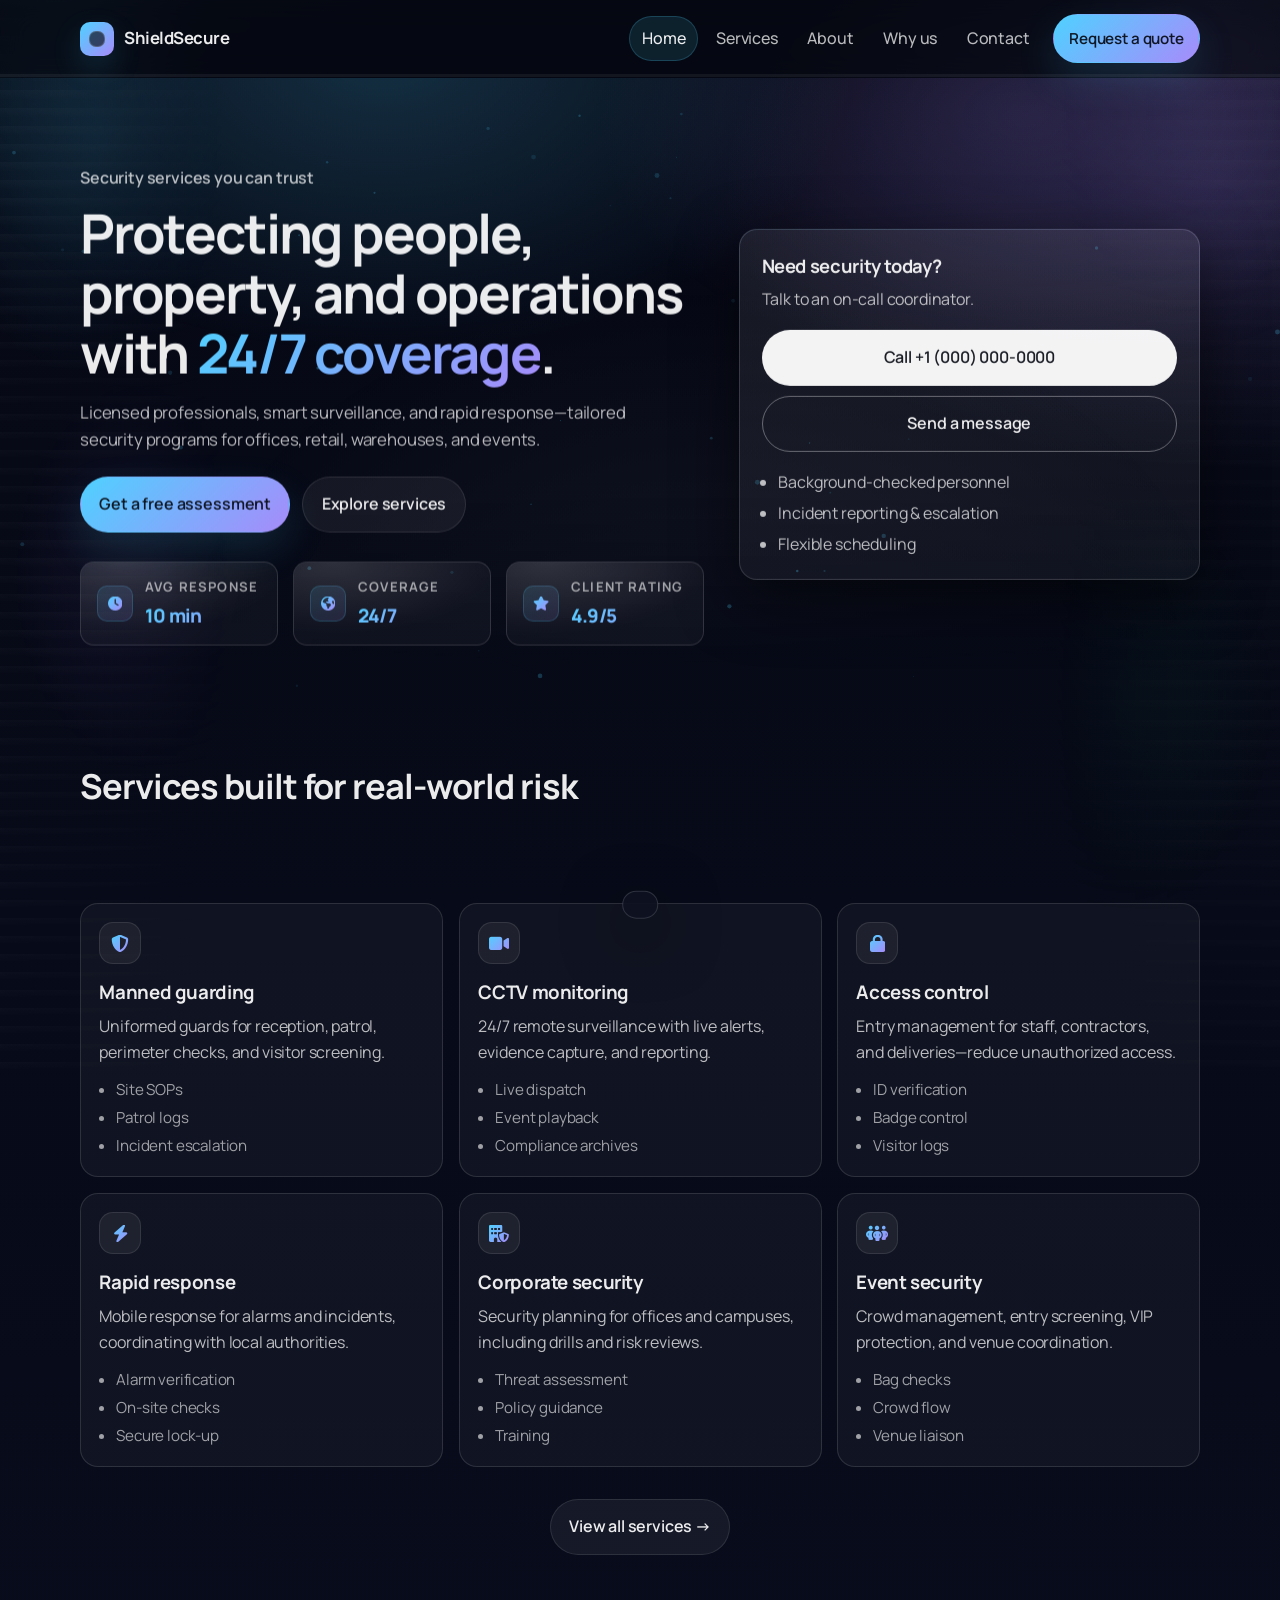
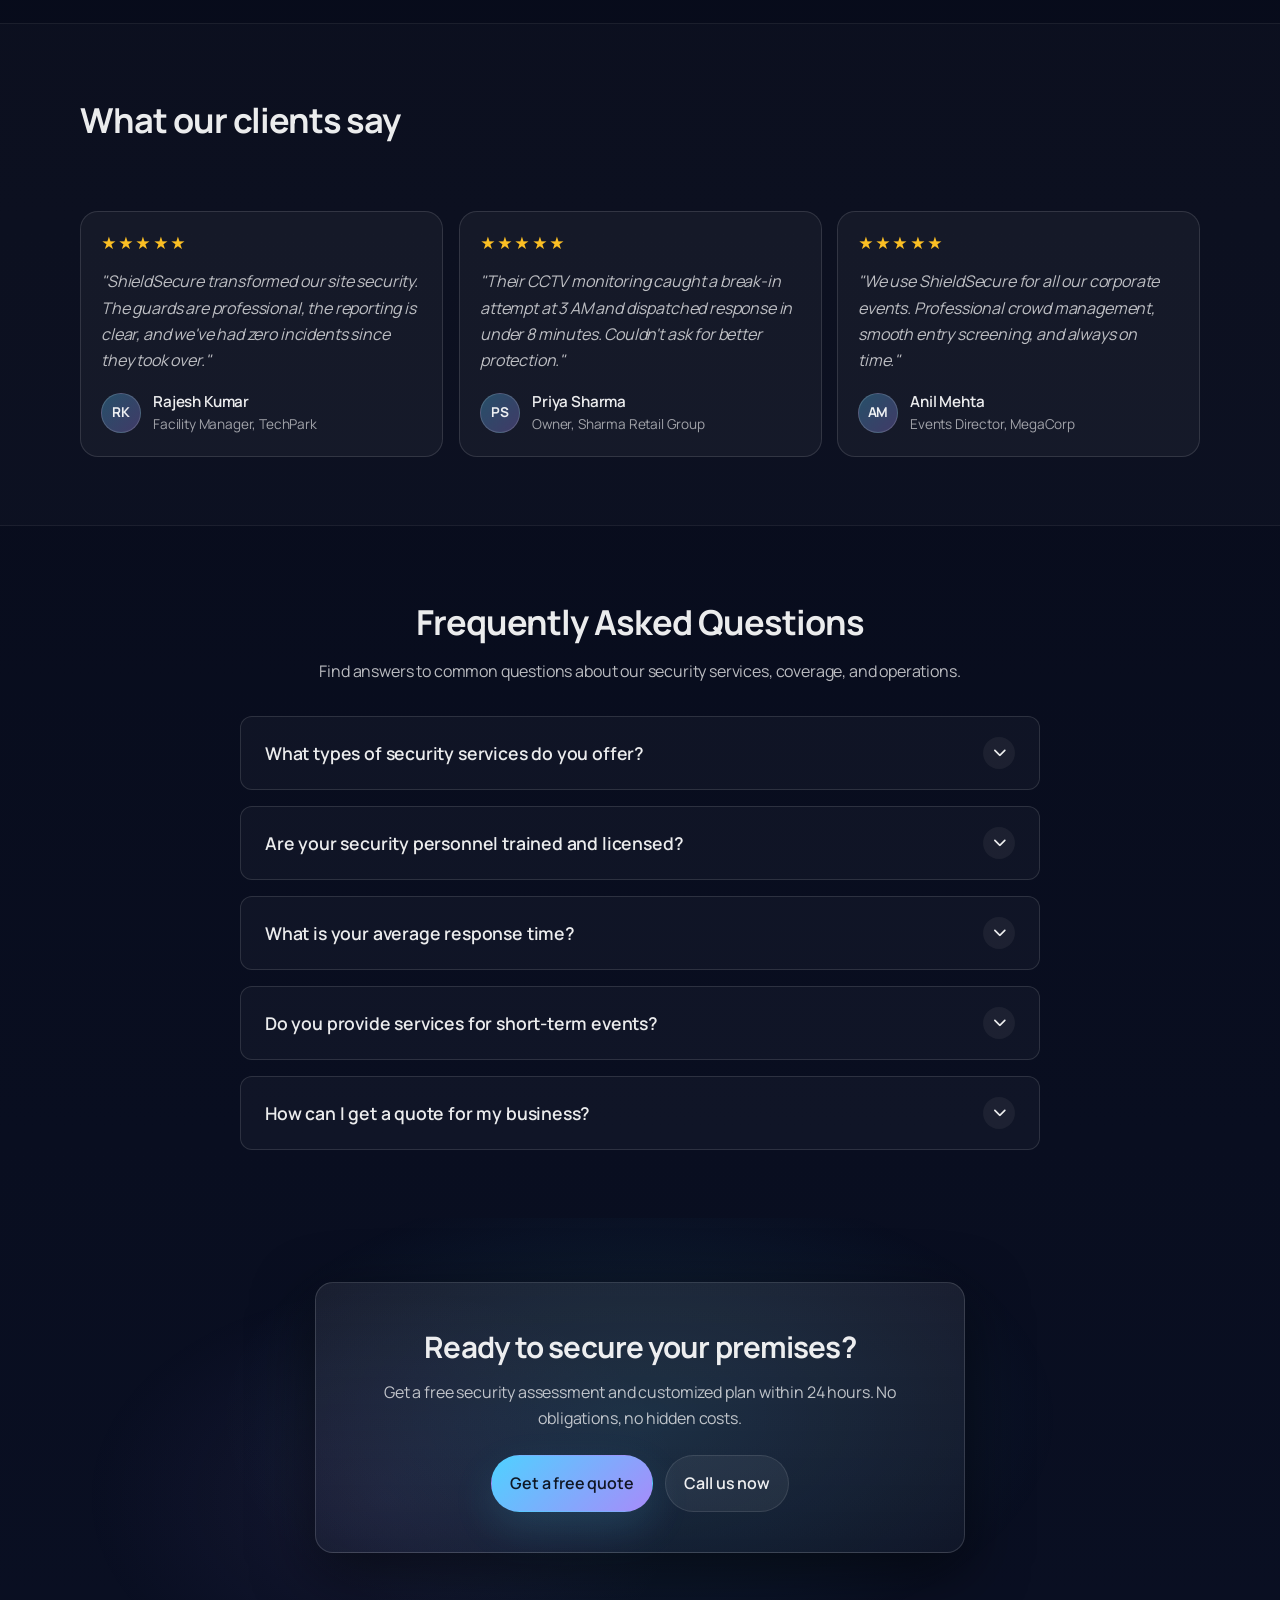
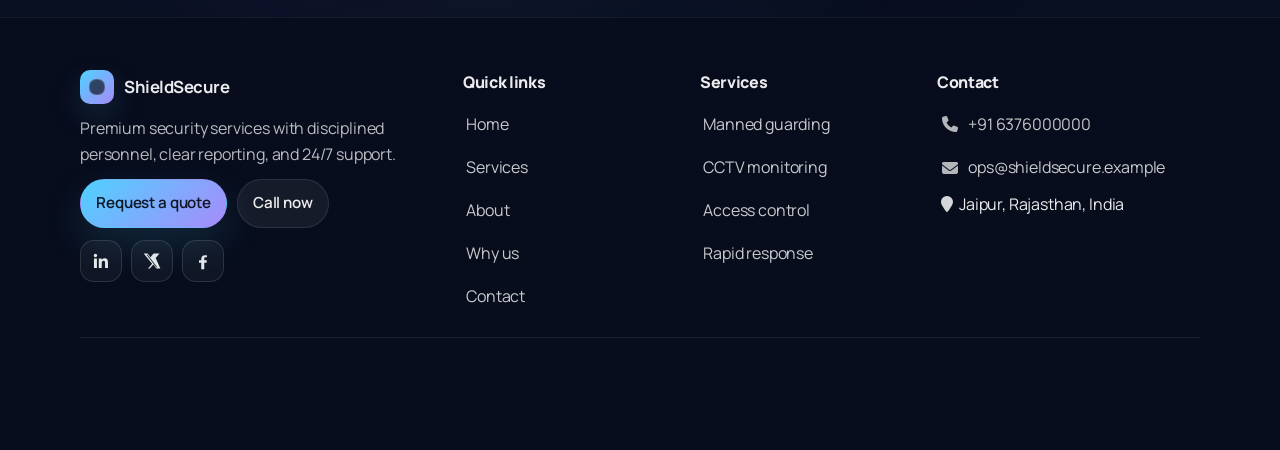
==== index.html @ af48d7d9 "Add files via upload" ====
<!doctype html>
<html lang="en">

<head>
  <meta charset="UTF-8" />
  <meta name="viewport" content="width=device-width, initial-scale=1" />
  <meta name="description"
    content="ShieldSecure provides modern security services: manned guarding, CCTV monitoring, access control, and rapid response." />
  <title>ShieldSecure Security Services</title>
  <link rel="preconnect" href="https://fonts.googleapis.com" />
  <link rel="preconnect" href="https://fonts.gstatic.com" crossorigin />
  <link rel="stylesheet" href="https://cdnjs.cloudflare.com/ajax/libs/font-awesome/6.5.1/css/all.min.css">
  <link
    href="https://fonts.googleapis.com/css2?family=Manrope:wght@400;500;600;700;800&family=Inter:wght@400;500;600;700&display=swap"
    rel="stylesheet" />
  <link rel="stylesheet" href="./style.css" />
</head>

<body>
  <a class="skip-link" href="#main">Skip to content</a>

  <!-- Shared header -->
  <div id="site-header"></div>

  <main id="main">
    <section id="top" class="hero">
      <div class="container hero-grid">
        <div class="hero-copy">
          <p class="eyebrow">Security services you can trust</p>
          <h1>
            Protecting people, property, and operations with
            <span class="accent">24/7 coverage</span>.
          </h1>
          <p class="lead">
            Licensed professionals, smart surveillance, and rapid response—tailored security
            programs for offices, retail, warehouses, and events.
          </p>
          <div class="hero-actions">
            <a class="btn btn-primary" href="contact.html">Get a free assessment</a>
            <a class="btn btn-ghost" href="services.html">Explore services</a>
          </div>

          <dl class="hero-stats" aria-label="Key stats">
            <div class="stat">
              <div class="stat-icon"><i class="fa-solid fa-clock"></i></div>
              <div>
                <dt>Avg response</dt>
                <dd>10 min</dd>
              </div>
            </div>
            <div class="stat">
              <div class="stat-icon"><i class="fa-solid fa-earth-americas"></i></div>
              <div>
                <dt>Coverage</dt>
                <dd>24/7</dd>
              </div>
            </div>
            <div class="stat">
              <div class="stat-icon"><i class="fa-solid fa-star"></i></div>
              <div>
                <dt>Client rating</dt>
                <dd>4.9/5</dd>
              </div>
            </div>
          </dl>
        </div>

        <div class="hero-card" aria-label="Quick contact">
          <div class="hero-card-inner">
            <p class="card-title">Need security today?</p>
            <p class="card-subtitle">Talk to an on-call coordinator.</p>
            <div class="card-actions">
              <a class="btn btn-light" href="tel:+10000000000">Call +1 (000) 000‑0000</a>
              <a class="btn btn-light-outline" href="contact.html">Send a message</a>
            </div>
            <ul class="card-points">
              <li>Background-checked personnel</li>
              <li>Incident reporting &amp; escalation</li>
              <li>Flexible scheduling</li>
            </ul>
          </div>
        </div>
      </div>

      <div class="hero-bg" aria-hidden="true"></div>
    </section>

    <section id="services" class="section">
      <div class="container">
        <div class="section-head">
          <h2>Services built for real-world risk</h2>
          <p>
            From visible deterrence to technology-backed monitoring, we design layered security that
            matches your site and budget.
          </p>
        </div>

        <div class="cards">
          <article class="card">
            <div class="card-icon" aria-hidden="true"><i class="fa-solid fa-shield-halved"></i></div>
            <h3>Manned guarding</h3>
            <p>Uniformed guards for reception, patrol, perimeter checks, and visitor screening.</p>
            <ul class="mini-list">
              <li>Site SOPs</li>
              <li>Patrol logs</li>
              <li>Incident escalation</li>
            </ul>
          </article>

          <article class="card">
            <div class="card-icon" aria-hidden="true"><i class="fa-solid fa-video"></i></div>
            <h3>CCTV monitoring</h3>
            <p>24/7 remote surveillance with live alerts, evidence capture, and reporting.</p>
            <ul class="mini-list">
              <li>Live dispatch</li>
              <li>Event playback</li>
              <li>Compliance archives</li>
            </ul>
          </article>

          <article class="card">
            <div class="card-icon" aria-hidden="true"><i class="fa-solid fa-lock"></i></div>
            <h3>Access control</h3>
            <p>Entry management for staff, contractors, and deliveries—reduce unauthorized access.</p>
            <ul class="mini-list">
              <li>ID verification</li>
              <li>Badge control</li>
              <li>Visitor logs</li>
            </ul>
          </article>

          <article class="card">
            <div class="card-icon" aria-hidden="true"><i class="fa-solid fa-bolt"></i></div>
            <h3>Rapid response</h3>
            <p>Mobile response for alarms and incidents, coordinating with local authorities.</p>
            <ul class="mini-list">
              <li>Alarm verification</li>
              <li>On-site checks</li>
              <li>Secure lock-up</li>
            </ul>
          </article>

          <article class="card">
            <div class="card-icon" aria-hidden="true"><i class="fa-solid fa-building-shield"></i></div>
            <h3>Corporate security</h3>
            <p>Security planning for offices and campuses, including drills and risk reviews.</p>
            <ul class="mini-list">
              <li>Threat assessment</li>
              <li>Policy guidance</li>
              <li>Training</li>
            </ul>
          </article>

          <article class="card">
            <div class="card-icon" aria-hidden="true"><i class="fa-solid fa-people-group"></i></div>
            <h3>Event security</h3>
            <p>Crowd management, entry screening, VIP protection, and venue coordination.</p>
            <ul class="mini-list">
              <li>Bag checks</li>
              <li>Crowd flow</li>
              <li>Venue liaison</li>
            </ul>
          </article>
        </div>

        <div style="text-align: center; margin-top: 2rem;">
          <a class="btn btn-ghost" href="services.html">View all services →</a>
        </div>
      </div>
    </section>

    <!-- Testimonials section -->
    <section id="testimonials" class="section section-alt">
      <div class="container">
        <div class="section-head">
          <h2>What our clients say</h2>
          <p>
            Trusted by offices, retail chains, warehouses, and event organizers across the region.
          </p>
        </div>

        <div class="testimonials-grid">
          <article class="testimonial">
            <div class="testimonial-stars" aria-label="5 stars">★★★★★</div>
            <p class="testimonial-text">
              "ShieldSecure transformed our site security. The guards are professional, the reporting
              is clear, and we've had zero incidents since they took over."
            </p>
            <div class="testimonial-author">
              <div class="testimonial-avatar">RK</div>
              <div>
                <p class="testimonial-name">Rajesh Kumar</p>
                <p class="testimonial-role">Facility Manager, TechPark</p>
              </div>
            </div>
          </article>

          <article class="testimonial">
            <div class="testimonial-stars" aria-label="5 stars">★★★★★</div>
            <p class="testimonial-text">
              "Their CCTV monitoring caught a break-in attempt at 3 AM and dispatched response in
              under 8 minutes. Couldn't ask for better protection."
            </p>
            <div class="testimonial-author">
              <div class="testimonial-avatar">PS</div>
              <div>
                <p class="testimonial-name">Priya Sharma</p>
                <p class="testimonial-role">Owner, Sharma Retail Group</p>
              </div>
            </div>
          </article>

          <article class="testimonial">
            <div class="testimonial-stars" aria-label="5 stars">★★★★★</div>
            <p class="testimonial-text">
              "We use ShieldSecure for all our corporate events. Professional crowd management,
              smooth entry screening, and always on time."
            </p>
            <div class="testimonial-author">
              <div class="testimonial-avatar">AM</div>
              <div>
                <p class="testimonial-name">Anil Mehta</p>
                <p class="testimonial-role">Events Director, MegaCorp</p>
              </div>
            </div>
          </article>
        </div>
      </div>
    </section>

    <!-- FAQ section -->
    <section id="faq" class="section">
      <div class="container faq-container">
        <div class="section-head text-center" style="max-width: 800px; margin-inline: auto; text-align: center;">
          <h2>Frequently Asked Questions</h2>
          <p>
            Find answers to common questions about our security services, coverage, and operations.
          </p>
        </div>

        <div class="faq-list">
          <article class="faq-item">
            <button class="faq-question" aria-expanded="false">
              <h3>What types of security services do you offer?</h3>
              <span class="faq-icon"><i class="fa-solid fa-chevron-down"></i></span>
            </button>
            <div class="faq-answer">
              <div class="faq-answer-inner">
                <p>We provide a comprehensive range of security solutions including manned guarding, 24/7 CCTV monitoring, access control, corporate security planning, rapid response, and specialized event security.</p>
              </div>
            </div>
          </article>

          <article class="faq-item">
            <button class="faq-question" aria-expanded="false">
              <h3>Are your security personnel trained and licensed?</h3>
              <span class="faq-icon"><i class="fa-solid fa-chevron-down"></i></span>
            </button>
            <div class="faq-answer">
              <div class="faq-answer-inner">
                <p>Yes, absolutely. All our site security operations are handled by highly trained, background-checked, and licensed professionals. We conduct regular drills and policy reviews to maintain top standards.</p>
              </div>
            </div>
          </article>

          <article class="faq-item">
            <button class="faq-question" aria-expanded="false">
              <h3>What is your average response time?</h3>
              <span class="faq-icon"><i class="fa-solid fa-chevron-down"></i></span>
            </button>
            <div class="faq-answer">
              <div class="faq-answer-inner">
                <p>Our rapid response units typically arrive on-site within 10 minutes of an alarm verification. Our 24/7 dispatch centers ensure immediate coordination with local authorities when necessary.</p>
              </div>
            </div>
          </article>

          <article class="faq-item">
            <button class="faq-question" aria-expanded="false">
              <h3>Do you provide services for short-term events?</h3>
              <span class="faq-icon"><i class="fa-solid fa-chevron-down"></i></span>
            </button>
            <div class="faq-answer">
              <div class="faq-answer-inner">
                <p>We offer dedicated event security for both short-term corporate events and long-term standing arrangements. This includes crowd management, VIP coverage, screening, and venue liaison.</p>
              </div>
            </div>
          </article>

          <article class="faq-item">
            <button class="faq-question" aria-expanded="false">
              <h3>How can I get a quote for my business?</h3>
              <span class="faq-icon"><i class="fa-solid fa-chevron-down"></i></span>
            </button>
            <div class="faq-answer">
              <div class="faq-answer-inner">
                <p>You can get a free, detailed assessment and customized security plan within 24 hours. Just reach out to us via our contact form or call our support line directly.</p>
              </div>
            </div>
          </article>
        </div>
      </div>
    </section>

    <!-- CTA banner -->
    <section class="cta-banner">
      <div class="container">
        <div class="cta-banner-inner">
          <h2>Ready to secure your premises?</h2>
          <p>
            Get a free security assessment and customized plan within 24 hours.
            No obligations, no hidden costs.
          </p>
          <div class="cta-banner-actions">
            <a class="btn btn-primary" href="contact.html">Get a free quote</a>
            <a class="btn btn-ghost" href="tel:+10000000000">Call us now</a>
          </div>
        </div>
      </div>
    </section>
  </main>

  <!-- Shared footer -->
  <div id="site-footer"></div>

  <!-- Shared toast -->
  <div id="site-toast"></div>

  <script src="./components.js"></script>
  <script>initPage("home");</script>
  <script src="./script.js"></script>
  <script src="./smooth-scroll.js"></script>
</body>

</html>
---- style.css ----
:root {
  --bg: #060814;
  --bg-2: #0a1024;
  --surface: rgba(255, 255, 255, 0.06);
  --surface-2: rgba(255, 255, 255, 0.08);
  --border: rgba(255, 255, 255, 0.12);
  --text: rgba(255, 255, 255, 0.92);
  --muted: rgba(255, 255, 255, 0.72);
  --muted-2: rgba(255, 255, 255, 0.6);
  --accent: #4fd1ff;
  --accent-2: #a78bfa;
  --accent-3: #22c55e;
  --danger: #ff5b7c;
  --shadow: 0 18px 60px rgba(0, 0, 0, 0.55);
  --shadow-soft: 0 10px 30px rgba(0, 0, 0, 0.35);
  --radius: 18px;
  --radius-sm: 12px;
  --container: 1120px;
}

*,
*::before,
*::after {
  box-sizing: border-box;
}

html {
  scroll-behavior: smooth;
  color-scheme: dark;
}

body {
  margin: 0;
  font-family: Manrope, Inter, system-ui, -apple-system, Segoe UI, Roboto, Arial, sans-serif;
  line-height: 1.6;
  letter-spacing: -0.01em;
  background:
    radial-gradient(1100px 700px at 10% -10%, rgba(79, 209, 255, 0.17), transparent 58%),
    radial-gradient(900px 520px at 95% 5%, rgba(167, 139, 250, 0.15), transparent 55%),
    radial-gradient(900px 600px at 40% 110%, rgba(34, 197, 94, 0.08), transparent 60%),
    linear-gradient(180deg, var(--bg) 0%, var(--bg-2) 100%);
  color: var(--text);
}

body {
  -webkit-font-smoothing: antialiased;
  -moz-osx-font-smoothing: grayscale;
  text-rendering: optimizeLegibility;
}

/* Side animations (premium ambient) */
body::before,
body::after {
  content: "";
  position: fixed;
  top: -20vh;
  bottom: -20vh;
  width: min(22vw, 340px);
  pointer-events: none;
  z-index: 0;
  opacity: 0.75;
  filter: blur(0px);
  transform: translate3d(0, 0, 0);
  animation: sideFloat 10s ease-in-out infinite;
}

body::before {
  left: 0;
  background:
    radial-gradient(260px 380px at 35% 25%, rgba(79, 209, 255, 0.22), transparent 65%),
    radial-gradient(220px 320px at 55% 60%, rgba(167, 139, 250, 0.18), transparent 65%),
    repeating-linear-gradient(to bottom,
      rgba(255, 255, 255, 0.03) 0px,
      rgba(255, 255, 255, 0.03) 1px,
      transparent 10px,
      transparent 18px);
  mask-image: linear-gradient(to right, rgba(0, 0, 0, 0.95), transparent 85%);
}

body::after {
  right: 0;
  animation-delay: -3.5s;
  background:
    radial-gradient(260px 380px at 65% 20%, rgba(167, 139, 250, 0.2), transparent 65%),
    radial-gradient(220px 320px at 45% 70%, rgba(34, 197, 94, 0.12), transparent 70%),
    repeating-linear-gradient(to bottom,
      rgba(255, 255, 255, 0.025) 0px,
      rgba(255, 255, 255, 0.025) 1px,
      transparent 12px,
      transparent 20px);
  mask-image: linear-gradient(to left, rgba(0, 0, 0, 0.95), transparent 85%);
}

@keyframes sideFloat {
  0% {
    transform: translate3d(0, 0, 0);
    opacity: 0.62;
    filter: blur(0px);
  }

  50% {
    transform: translate3d(0, 24px, 0);
    opacity: 0.9;
    filter: blur(0.4px);
  }

  100% {
    transform: translate3d(0, 0, 0);
    opacity: 0.68;
    filter: blur(0px);
  }
}

/* Keep content above side effects */
body>* {
  position: relative;
  z-index: 1;
}

* {
  -webkit-tap-highlight-color: transparent;
}

h1,
h2,
h3 {
  letter-spacing: -0.035em;
}

.brand-text,
.card-title,
.panel-title {
  letter-spacing: -0.03em;
}

img,
svg {
  max-width: 100%;
  display: block;
}

a {
  color: inherit;
  text-decoration: none;
}

.container {
  width: min(var(--container), calc(100% - 2rem));
  margin-inline: auto;
}

.skip-link {
  position: absolute;
  left: 0.75rem;
  top: 0.75rem;
  padding: 0.6rem 0.85rem;
  background: #0e1221;
  border: 1px solid var(--border);
  border-radius: 999px;
  transform: translateY(-200%);
  transition: transform 180ms ease;
  z-index: 9999;
}

.skip-link:focus {
  transform: translateY(0);
  outline: none;
}

/* Header */
.site-header {
  position: sticky;
  top: 0;
  z-index: 50;
  border-bottom: 1px solid transparent;
  backdrop-filter: blur(14px);
  background: rgba(7, 10, 18, 0.55);
}

.site-header.is-elevated {
  border-bottom-color: var(--border);
  box-shadow: var(--shadow-soft);
}

.header-inner {
  display: flex;
  align-items: center;
  justify-content: space-between;
  gap: 1rem;
  padding: 0.9rem 0;
}

.brand {
  display: inline-flex;
  align-items: center;
  gap: 0.65rem;
  font-weight: 700;
  letter-spacing: -0.02em;
}

.brand-mark {
  width: 34px;
  height: 34px;
  border-radius: 10px;
  background: linear-gradient(135deg, rgba(79, 209, 255, 1), rgba(167, 139, 250, 1));
  box-shadow: 0 12px 30px rgba(79, 209, 255, 0.15);
  position: relative;
}

.brand-mark::after {
  content: "";
  position: absolute;
  inset: 9px;
  border-radius: 7px;
  background: rgba(7, 10, 18, 0.65);
  border: 1px solid rgba(255, 255, 255, 0.18);
}

.brand-text {
  font-size: 1.05rem;
}

.nav-toggle {
  display: none;
  appearance: none;
  background: transparent;
  border: 1px solid var(--border);
  border-radius: 12px;
  padding: 0.55rem 0.6rem;
  cursor: pointer;
  color: var(--text);
}

.nav-toggle:focus-visible {
  outline: 2px solid rgba(79, 209, 255, 0.7);
  outline-offset: 2px;
}

.nav-toggle-bar {
  display: block;
  width: 22px;
  height: 2px;
  background: rgba(255, 255, 255, 0.88);
  border-radius: 999px;
  transition: transform 180ms ease, opacity 180ms ease;
}

.nav-toggle-bar+.nav-toggle-bar {
  margin-top: 5px;
}

.nav-toggle[aria-expanded="true"] .nav-toggle-bar:nth-child(1) {
  transform: translateY(7px) rotate(45deg);
}

.nav-toggle[aria-expanded="true"] .nav-toggle-bar:nth-child(2) {
  opacity: 0;
}

.nav-toggle[aria-expanded="true"] .nav-toggle-bar:nth-child(3) {
  transform: translateY(-7px) rotate(-45deg);
}

.nav-list {
  display: flex;
  align-items: center;
  gap: 0.35rem;
  list-style: none;
  padding: 0;
  margin: 0;
}

.nav-link {
  display: inline-flex;
  padding: 0.55rem 0.75rem;
  border-radius: 999px;
  color: var(--muted);
  font-weight: 500;
  transition: background 160ms ease, color 160ms ease, transform 160ms ease;
}

.nav-link:hover {
  color: var(--text);
  background: rgba(255, 255, 255, 0.06);
}

.nav-link.is-active {
  color: var(--text);
  background: rgba(79, 209, 255, 0.12);
  border: 1px solid rgba(79, 209, 255, 0.2);
}

.nav-cta {
  margin-left: 0.35rem;
}

/* Buttons */
.btn {
  display: inline-flex;
  align-items: center;
  justify-content: center;
  gap: 0.5rem;
  border-radius: 999px;
  padding: 0.9rem 1.15rem;
  border: 1px solid transparent;
  font-weight: 600;
  letter-spacing: -0.01em;
  cursor: pointer;
  position: relative;
  overflow: hidden;
  transition: transform 160ms ease, background 160ms ease, border-color 160ms ease,
    box-shadow 160ms ease, filter 160ms ease;
  user-select: none;
}

.btn:active {
  transform: translateY(1px);
}

.btn:focus-visible {
  outline: 2px solid rgba(79, 209, 255, 0.7);
  outline-offset: 2px;
}

.btn-primary {
  background: linear-gradient(135deg, rgba(79, 209, 255, 1), rgba(167, 139, 250, 1));
  color: rgba(7, 10, 18, 0.92);
  box-shadow: 0 16px 42px rgba(79, 209, 255, 0.14);
}

.btn-primary::after {
  content: "";
  position: absolute;
  inset: -2px;
  background: radial-gradient(240px 80px at 10% 30%, rgba(255, 255, 255, 0.55), transparent 65%);
  transform: translateX(-120%);
  transition: transform 520ms ease;
  pointer-events: none;
}

.btn-primary:hover::after {
  transform: translateX(120%);
}

.btn-primary:hover {
  box-shadow: 0 20px 62px rgba(167, 139, 250, 0.18);
  filter: saturate(1.05);
}

.btn-ghost {
  background: rgba(255, 255, 255, 0.06);
  border-color: rgba(255, 255, 255, 0.10);
  color: var(--text);
}

.btn-ghost:hover {
  background: rgba(255, 255, 255, 0.085);
  border-color: rgba(255, 255, 255, 0.14);
}

.btn-light {
  background: rgba(255, 255, 255, 0.95);
  color: rgba(7, 10, 18, 0.92);
}

.btn-light-outline {
  background: transparent;
  border-color: rgba(255, 255, 255, 0.35);
  color: rgba(255, 255, 255, 0.92);
}

.btn-sm {
  padding: 0.7rem 0.95rem;
  font-size: 0.95rem;
}

.btn-block {
  width: 100%;
}

/* Hero */
.hero {
  position: relative;
  padding: 5.25rem 0 3rem;
  overflow: hidden;
}

.hero-bg {
  position: absolute;
  inset: -2px;
  background: radial-gradient(820px 520px at 30% 0%, rgba(79, 209, 255, 0.2), transparent 58%),
    radial-gradient(740px 460px at 80% 10%, rgba(167, 139, 250, 0.15), transparent 58%),
    radial-gradient(900px 650px at 55% 100%, rgba(255, 255, 255, 0.05), transparent 60%);
  pointer-events: none;
  mask-image: linear-gradient(to bottom, black 0%, black 70%, transparent 100%);

}

.hero-grid {
  position: relative;
  z-index: 1;
  display: grid;
  grid-template-columns: 1.15fr 0.85fr;
  gap: 2.25rem;
  align-items: center;
}

.eyebrow {
  color: var(--muted);
  font-weight: 600;
  margin: 0 0 0.75rem;
}

.hero h1 {
  margin: 0 0 1rem;
  font-size: clamp(2.1rem, 3.4vw + 1rem, 3.4rem);
  line-height: 1.1;
  letter-spacing: -0.04em;
}

.accent {
  background: linear-gradient(135deg, rgba(79, 209, 255, 1), rgba(167, 139, 250, 1));
  -webkit-background-clip: text;
  background-clip: text;
  color: transparent;
}

.lead {
  margin: 0 0 1.5rem;
  color: var(--muted);
  font-size: 1.05rem;
  max-width: 58ch;
}

.hero-actions {
  display: flex;
  gap: 0.75rem;
  flex-wrap: wrap;
  margin-bottom: 1.75rem;
}

.hero-stats {
  display: grid;
  grid-template-columns: repeat(3, minmax(0, 1fr));
  gap: 0.95rem;
  margin: 0;
}

.stat {
  padding: 0.9rem 1rem;
  border: 1px solid rgba(255, 255, 255, 0.14);
  border-radius: 14px;
  background: rgba(255, 255, 255, 0.035);
  transition: transform 180ms ease, border-color 180ms ease, background 180ms ease, box-shadow 180ms ease;
  position: relative;
  overflow: hidden;
  display: flex;
  align-items: center;
  gap: 0.75rem;
}

.stat::before {
  content: "";
  position: absolute;
  inset: -1px;
  border-radius: 15px;
  background: linear-gradient(135deg,
      rgba(79, 209, 255, 0.7),
      rgba(167, 139, 250, 0.55));
  opacity: 0;
  transition: opacity 220ms ease;
  z-index: 0;
}

.stat::after {
  content: "";
  position: absolute;
  inset: 0;
  background: radial-gradient(280px 120px at 20% 0%, rgba(255, 255, 255, 0.14), transparent 60%);
  opacity: 0.9;
  z-index: 0;
}

.stat>* {
  position: relative;
  z-index: 1;
}

.stat:hover {
  transform: translateY(-2px);
  border-color: rgba(79, 209, 255, 0.28);
  background: rgba(255, 255, 255, 0.05);
  box-shadow: 0 18px 52px rgba(0, 0, 0, 0.35);
}

.stat:hover::before {
  opacity: 1;
}

.stat-icon {
  width: 36px;
  height: 36px;
  border-radius: 10px;
  display: grid;
  place-items: center;
  background: linear-gradient(135deg, rgba(79, 209, 255, 0.12), rgba(167, 139, 250, 0.12));
  border: 1px solid rgba(79, 209, 255, 0.18);
  font-size: 0.9rem;
  transition: transform 280ms ease, box-shadow 280ms ease;
}

.stat-icon i {
  background: linear-gradient(135deg, rgba(79, 209, 255, 1), rgba(167, 139, 250, 1));
  -webkit-background-clip: text;
  background-clip: text;
  -webkit-text-fill-color: transparent;
}

.stat:hover .stat-icon {
  transform: scale(1.1);
  box-shadow: 0 0 14px rgba(79, 209, 255, 0.15);
}

.stat dt {
  color: var(--muted-2);
  font-size: 0.82rem;
  margin: 0 0 0.15rem;
  text-transform: uppercase;
  letter-spacing: 0.09em;
  font-weight: 700;
}

.stat dd {
  margin: 0;
  font-weight: 900;
  letter-spacing: -0.04em;
  font-size: 1.18rem;
  background: linear-gradient(135deg, rgba(79, 209, 255, 1), rgba(167, 139, 250, 1));
  -webkit-background-clip: text;
  background-clip: text;
  color: transparent;
}

.hero-card {
  border-radius: var(--radius);
  border: 1px solid rgba(255, 255, 255, 0.14);
  background: linear-gradient(180deg, rgba(255, 255, 255, 0.08), rgba(255, 255, 255, 0.04));
  box-shadow: var(--shadow);
}

.hero-card {
  position: relative;
}

.hero-card::before {
  content: "";
  position: absolute;
  inset: -1px;
  border-radius: calc(var(--radius) + 1px);
  background: radial-gradient(420px 220px at 30% 0%, rgba(79, 209, 255, 0.14), transparent 65%),
    radial-gradient(420px 220px at 90% 10%, rgba(167, 139, 250, 0.12), transparent 68%);
  pointer-events: none;
  opacity: 0.9;
  filter: blur(0px);
  mask: linear-gradient(#000, #000) content-box, linear-gradient(#000, #000);
  -webkit-mask-composite: xor;
  mask-composite: exclude;
  padding: 1px;
}

.hero-card-inner {
  padding: 1.35rem;
}

.card-title {
  margin: 0;
  font-weight: 700;
  font-size: 1.15rem;
  letter-spacing: -0.02em;
}

.card-subtitle {
  margin: 0.35rem 0 1.1rem;
  color: var(--muted);
}

.card-actions {
  display: grid;
  gap: 0.6rem;
  margin-bottom: 1.1rem;
}

.card-points {
  margin: 0;
  padding-left: 1.05rem;
  color: var(--muted);
}

.card-points li+li {
  margin-top: 0.35rem;
}

/* Sections */
.section {
  padding: 4.25rem 0;
}

.section-alt {
  background: rgba(255, 255, 255, 0.02);
  border-top: 1px solid rgba(255, 255, 255, 0.06);
  border-bottom: 1px solid rgba(255, 255, 255, 0.06);
}

.section-head {
  max-width: 70ch;
  margin-bottom: 1.8rem;
}

.section-head h2 {
  margin: 0 0 0.6rem;
  font-size: clamp(1.55rem, 1.7vw + 1rem, 2.15rem);
  letter-spacing: -0.03em;
}

.section-head p {
  margin: 0;
  color: var(--muted);
}

.cards {
  display: grid;
  grid-template-columns: repeat(3, minmax(0, 1fr));
  gap: 1rem;
}

.card {
  border: 1px solid rgba(255, 255, 255, 0.12);
  border-radius: var(--radius);
  padding: 1.15rem 1.15rem 1.1rem;
  background: rgba(255, 255, 255, 0.04);
  transition: transform 180ms ease, border-color 180ms ease, background 180ms ease;
}

.card:hover {
  transform: translateY(-3px);
  border-color: rgba(79, 209, 255, 0.25);
  background: rgba(255, 255, 255, 0.055);
}

.card:active {
  transform: translateY(-1px);
}

.card-icon {
  width: 42px;
  height: 42px;
  border-radius: 14px;
  display: grid;
  place-items: center;
  background: rgba(255, 255, 255, 0.06);
  border: 1px solid rgba(255, 255, 255, 0.10);
  margin-bottom: 0.85rem;
  font-size: 1.1rem;
  color: var(--accent);
}

.card-icon i {
  background: linear-gradient(135deg, rgba(79, 209, 255, 1), rgba(167, 139, 250, 1));
  -webkit-background-clip: text;
  background-clip: text;
  -webkit-text-fill-color: transparent;
}

.card-icon-inline {
  background: linear-gradient(135deg, rgba(79, 209, 255, 1), rgba(167, 139, 250, 1));
  -webkit-background-clip: text;
  background-clip: text;
  -webkit-text-fill-color: transparent;
  margin-right: 0.15em;
  font-size: 0.9em;
}

.card h3 {
  margin: 0 0 0.4rem;
  letter-spacing: -0.02em;
}

.card p {
  margin: 0 0 0.75rem;
  color: var(--muted);
}

.mini-list {
  margin: 0;
  padding-left: 1.05rem;
  color: var(--muted-2);
  font-size: 0.95rem;
}

.mini-list li+li {
  margin-top: 0.25rem;
}

/* Why us split */
.split {
  display: grid;
  grid-template-columns: 1.05fr 0.95fr;
  gap: 1.25rem;
  align-items: start;
}

/* About */
.about-grid {
  display: grid;
  grid-template-columns: 1.05fr 0.95fr;
  gap: 1.25rem;
  align-items: start;
}

.about-cards {
  display: grid;
  grid-template-columns: repeat(2, minmax(0, 1fr));
  gap: 0.85rem;
  margin-top: 1.1rem;
}

.about-card {
  border-radius: var(--radius);
  border: 1px solid rgba(255, 255, 255, 0.12);
  background: rgba(255, 255, 255, 0.04);
  padding: 0.95rem;
  transition: transform 180ms ease, border-color 180ms ease, background 180ms ease;
}

.about-card:hover {
  transform: translateY(-2px);
  border-color: rgba(79, 209, 255, 0.22);
  background: rgba(255, 255, 255, 0.055);
}

.about-k {
  margin: 0 0 0.35rem;
  color: var(--muted-2);
  font-weight: 800;
  letter-spacing: -0.01em;
}

.about-v {
  margin: 0;
  color: var(--muted);
}

.about-bullets {
  margin: 1.1rem 0 0;
  padding-left: 1.05rem;
  color: var(--muted);
}

.about-bullets li+li {
  margin-top: 0.35rem;
}

.about-visual {
  border-radius: var(--radius);
  border: 1px solid rgba(255, 255, 255, 0.14);
  background: linear-gradient(180deg, rgba(255, 255, 255, 0.08), rgba(255, 255, 255, 0.04));
  padding: 1.25rem;
  box-shadow: var(--shadow);
  position: relative;
  overflow: hidden;
}

.about-visual::before {
  content: "";
  position: absolute;
  inset: -2px;
  background: radial-gradient(520px 260px at 20% 10%, rgba(79, 209, 255, 0.14), transparent 60%),
    radial-gradient(520px 260px at 90% 0%, rgba(167, 139, 250, 0.12), transparent 62%);
  pointer-events: none;
  opacity: 0.9;
}

.about-visual>* {
  position: relative;
  z-index: 1;
}

.about-image {
  width: 100%;
  height: 320px;
  margin-top: 0.9rem;
  object-fit: cover;
  border-radius: calc(var(--radius) - 6px);
  border: 1px solid rgba(255, 255, 255, 0.12);
}

.about-metrics {
  margin-top: 1rem;
  display: grid;
  grid-template-columns: repeat(4, minmax(0, 1fr));
  gap: 0.85rem;
}

.metric {
  padding: 1.35rem 1rem;
  border-radius: var(--radius);
  border: 1px solid rgba(255, 255, 255, 0.10);
  background: linear-gradient(180deg, rgba(255, 255, 255, 0.06), rgba(255, 255, 255, 0.02));
  text-align: center;
  position: relative;
  overflow: hidden;
  transition: transform 280ms cubic-bezier(0.2, 0.9, 0.2, 1),
    border-color 280ms ease,
    box-shadow 280ms ease;
}

.metric::before {
  content: "";
  position: absolute;
  inset: 0;
  background: radial-gradient(180px 120px at 50% 0%, rgba(79, 209, 255, 0.08), transparent 65%);
  opacity: 0;
  transition: opacity 320ms ease;
  pointer-events: none;
}

.metric:hover {
  transform: translateY(-4px) scale(1.02);
  border-color: rgba(79, 209, 255, 0.3);
  box-shadow: 0 16px 48px rgba(0, 0, 0, 0.35),
    0 0 20px rgba(79, 209, 255, 0.06);
}

.metric:hover::before {
  opacity: 1;
}

.metric-icon {
  width: 44px;
  height: 44px;
  border-radius: 14px;
  display: grid;
  place-items: center;
  margin: 0 auto 0.85rem;
  background: linear-gradient(135deg, rgba(79, 209, 255, 0.12), rgba(167, 139, 250, 0.12));
  border: 1px solid rgba(79, 209, 255, 0.18);
  font-size: 1rem;
  transition: transform 280ms ease, box-shadow 280ms ease;
}

.metric-icon i {
  background: linear-gradient(135deg, rgba(79, 209, 255, 1), rgba(167, 139, 250, 1));
  -webkit-background-clip: text;
  background-clip: text;
  -webkit-text-fill-color: transparent;
}

.metric:hover .metric-icon {
  transform: scale(1.1);
  box-shadow: 0 0 18px rgba(79, 209, 255, 0.15);
}

.metric-n {
  margin: 0 0 0.3rem;
  font-size: 1.65rem;
  font-weight: 800;
  letter-spacing: -0.04em;
  background: linear-gradient(135deg, rgba(79, 209, 255, 1), rgba(167, 139, 250, 1));
  -webkit-background-clip: text;
  background-clip: text;
  color: transparent;
}

.metric-l {
  margin: 0;
  color: var(--muted-2);
  font-size: 0.88rem;
  font-weight: 600;
  letter-spacing: 0.02em;
  text-transform: uppercase;
}

.checks {
  margin-top: 1.25rem;
  display: grid;
  gap: 0.9rem;
}

.check {
  display: grid;
  grid-template-columns: 24px 1fr;
  gap: 0.75rem;
  padding: 0.95rem;
  border-radius: var(--radius);
  border: 1px solid rgba(255, 255, 255, 0.12);
  background: rgba(255, 255, 255, 0.04);
}

.check h3 {
  margin: 0 0 0.25rem;
  font-size: 1.02rem;
}

.check p {
  margin: 0;
  color: var(--muted);
}

.check-mark {
  width: 24px;
  height: 24px;
  border-radius: 999px;
  display: grid;
  place-items: center;
  background: rgba(79, 209, 255, 0.14);
  border: 1px solid rgba(79, 209, 255, 0.25);
  color: rgba(255, 255, 255, 0.92);
  margin-top: 0.1rem;
}

.panel {
  border-radius: var(--radius);
  border: 1px solid rgba(255, 255, 255, 0.14);
  background: linear-gradient(180deg, rgba(255, 255, 255, 0.08), rgba(255, 255, 255, 0.04));
  padding: 1.25rem;
  box-shadow: var(--shadow);
  margin-top: 126px;
}

.panel-title {
  margin: 0;
  font-weight: 700;
  letter-spacing: -0.02em;
}

.panel-subtitle {
  margin: 0.35rem 0 1rem;
  color: var(--muted);
}

.panel-grid {
  display: grid;
  grid-template-columns: repeat(2, minmax(0, 1fr));
  gap: 0.75rem;
  margin: 0 0 1.1rem;
}

.panel-item {
  padding: 0.85rem;
  border-radius: 14px;
  border: 1px solid rgba(255, 255, 255, 0.12);
  background: rgba(255, 255, 255, 0.04);
}

.panel-k {
  margin: 0 0 0.35rem;
  color: var(--muted-2);
  font-size: 0.9rem;
}

.panel-v {
  margin: 0;
  font-weight: 600;
  letter-spacing: -0.01em;
}

/* Contact */
.contact-grid {
  display: grid;
  grid-template-columns: 0.95fr 1.05fr;
  gap: 1rem;
  align-items: start;
}

.form {
  border-radius: var(--radius);
  border: 1px solid rgba(255, 255, 255, 0.12);
  background: rgba(255, 255, 255, 0.04);
  padding: 3.85rem 1.25rem;
}

.field-grid {
  display: grid;
  grid-template-columns: repeat(2, minmax(0, 1fr));
  gap: 0.6rem;
}

.field {
  display: grid;
  gap: 0.2rem;
  margin-bottom: 0.45rem;
  align-content: start;
}

label {
  font-weight: 600;
  letter-spacing: -0.01em;
  color: rgba(255, 255, 255, 0.86);
  margin-left: 15px;
}

input,
select,
textarea {
  width: 100%;
  height: 40px;
  border-radius: 14px;
  border: 1px solid rgba(255, 255, 255, 0.12);
  background: rgba(7, 10, 18, 0.55);
  color: var(--text);
  padding: 0.55rem 0.9rem;
  font: inherit;
  transition: border-color 140ms ease, box-shadow 140ms ease, background 140ms ease;
}

textarea {
  resize: vertical;
  min-height: 56px;
}

input::placeholder,
textarea::placeholder {
  color: rgba(255, 255, 255, 0.45);
}

input:focus,
select:focus,
textarea:focus {
  outline: none;
  border-color: rgba(79, 209, 255, 0.5);
  box-shadow: 0 0 0 3px rgba(79, 209, 255, 0.14);
}

.help {
  margin: 0;
  min-height: 0;
  color: rgba(255, 255, 255, 0.68);
  font-size: 0.92rem;
}

.help.is-error {
  color: rgba(255, 91, 124, 0.95);
}

.field.is-invalid input,
.field.is-invalid select,
.field.is-invalid textarea {
  border-color: rgba(255, 91, 124, 0.55);
  box-shadow: 0 0 0 3px rgba(255, 91, 124, 0.14);
}

.form-actions {
  display: grid;
  gap: 0.65rem;
  align-items: start;
  margin-top: 0.25rem;
}

.fineprint {
  margin: 0;
  color: var(--muted-2);
  font-size: 0.92rem;
}

.contact-card {
  border-radius: var(--radius);
  border: 1px solid rgba(255, 255, 255, 0.14);
  background: linear-gradient(180deg, rgba(255, 255, 255, 0.08), rgba(255, 255, 255, 0.04));
  box-shadow: var(--shadow);
}

.contact-card-inner {
  padding: 2.5rem 1.25rem;
}

.contact-card h3 {
  margin: 0 0 0.5rem;
  letter-spacing: -0.02em;
}

.muted {
  color: var(--muted);
}

.small {
  font-size: 0.95rem;
}

.contact-lines {
  display: grid;
  gap: 0.5rem;
  margin-top: 1rem;
}

.contact-line {
  display: grid;
  grid-template-columns: 90px 1fr;
  gap: 0.75rem;
  padding: 0.85rem;
  border-radius: 14px;
  border: 1px solid rgba(255, 255, 255, 0.12);
  background: rgba(255, 255, 255, 0.04);
}

.contact-k {
  color: var(--muted-2);
  font-weight: 600;
}

.contact-v {
  font-weight: 600;
  letter-spacing: -0.01em;
}

.divider {
  height: 1px;
  background: rgba(255, 255, 255, 0.12);
  margin: 1rem 0;
}

/* Footer */
.footer {
  padding: 3.25rem 0 2.25rem;
  border-top: 1px solid rgba(255, 255, 255, 0.06);
  background: rgba(7, 10, 18, 0.35);
}

.footer-top {
  display: grid;
  grid-template-columns: 1.25fr 0.75fr 0.75fr 0.9fr;
  gap: 1.15rem;
  padding-bottom: 1.35rem;
  border-bottom: 1px solid rgba(255, 255, 255, 0.08);
}

.footer-brand {
  display: grid;
  gap: 0.75rem;
  align-content: start;
}

.footer-brand-link {
  width: fit-content;
}

.footer-about {
  margin: 0;
  max-width: 52ch;
}

.footer-cta {
  display: flex;
  gap: 0.6rem;
  flex-wrap: wrap;
}

.footer-title {
  margin: 0 0 0.65rem;
  font-weight: 800;
  letter-spacing: -0.02em;
}

.footer-col {
  align-content: start;
}

.footer-links {
  list-style: none;
  padding: 0;
  margin: 0;
  display: grid;
  gap: 0.4rem;
}

.footer-links a {
  color: rgba(255, 255, 255, 0.78);
  display: inline-flex;
  align-items: center;
  gap: 0.55rem;
  padding: 0.35rem 0.2rem;
  border-radius: 10px;
  transition: background 160ms ease, color 160ms ease, transform 160ms ease;
}

.footer-links a:hover {
  color: rgba(255, 255, 255, 0.92);
  background: rgba(255, 255, 255, 0.05);
  transform: translateY(-1px);
}

.footer-link-icon {
  width: 1.2em;
  display: inline-grid;
  place-items: center;
  opacity: 0.9;
}

.social {
  display: flex;
  gap: 0.55rem;
  align-items: center;
}

.icon-btn {
  width: 42px;
  height: 42px;
  border-radius: 14px;
  display: grid;
  place-items: center;
  border: 1px solid rgba(255, 255, 255, 0.12);
  background: rgba(255, 255, 255, 0.04);
  color: rgba(255, 255, 255, 0.9);
  transition: transform 160ms ease, border-color 160ms ease, background 160ms ease;
}

.icon-btn:hover {
  transform: translateY(-2px);
  border-color: rgba(79, 209, 255, 0.25);
  background: rgba(255, 255, 255, 0.06);
}

.icon-btn svg {
  width: 20px;
  height: 20px;
}

.footer-bottom {
  display: flex;
  gap: 0.85rem;
  align-items: center;
  justify-content: space-between;
  flex-wrap: wrap;
  padding-top: 1.15rem;
}

.footer-note {
  margin: 0;
  color: rgba(255, 255, 255, 0.6);
}

/* Toast */
.toast {
  position: fixed;
  left: 50%;
  bottom: 1.25rem;
  transform: translateX(-50%) translateY(140%);
  background: rgba(14, 18, 33, 0.92);
  border: 1px solid rgba(255, 255, 255, 0.14);
  box-shadow: 0 18px 60px rgba(0, 0, 0, 0.6);
  border-radius: 999px;
  padding: 0.8rem 1.05rem;
  color: rgba(255, 255, 255, 0.92);
  transition: transform 200ms ease;
  z-index: 9999;
  max-width: calc(100% - 2rem);
  text-align: center;
}

.toast.is-visible {
  transform: translateX(-50%) translateY(0);
}

/* Page header (inner pages) */
.page-header {
  padding: 7rem 0 3rem;
  text-align: center;
  position: relative;
  overflow: hidden;
}

.page-header::before {
  content: "";
  position: absolute;
  inset: 0;
  background:
    radial-gradient(600px 350px at 50% 0%, rgba(79, 209, 255, 0.14), transparent 65%),
    radial-gradient(500px 300px at 30% 80%, rgba(167, 139, 250, 0.1), transparent 65%);
  pointer-events: none;
}

.page-header > * {
  position: relative;
  z-index: 1;
}

.page-header h1 {
  margin: 0 0 0.6rem;
  font-size: clamp(1.75rem, 2.5vw + 1rem, 2.65rem);
  letter-spacing: -0.03em;
}

.page-header p {
  margin: 0 auto;
  max-width: 60ch;
  color: var(--muted);
  font-size: 1.05rem;
}

.breadcrumb {
  display: flex;
  align-items: center;
  justify-content: center;
  gap: 0.5rem;
  margin-bottom: 1.25rem;
  color: var(--muted-2);
  font-size: 0.92rem;
}

.breadcrumb a {
  color: var(--accent);
  font-weight: 500;
}

.breadcrumb a:hover {
  text-decoration: underline;
}

.breadcrumb-sep {
  opacity: 0.5;
}

/* Testimonials */
.testimonials-grid {
  display: grid;
  grid-template-columns: repeat(3, minmax(0, 1fr));
  gap: 1rem;
}

.testimonial {
  border: 1px solid rgba(255, 255, 255, 0.12);
  border-radius: var(--radius);
  padding: 1.25rem;
  background: rgba(255, 255, 255, 0.04);
  transition: transform 180ms ease, border-color 180ms ease, background 180ms ease;
  display: flex;
  flex-direction: column;
}

.testimonial:hover {
  transform: translateY(-3px);
  border-color: rgba(79, 209, 255, 0.25);
  background: rgba(255, 255, 255, 0.055);
}

.testimonial-stars {
  color: #fbbf24;
  font-size: 0.95rem;
  letter-spacing: 0.08em;
  margin-bottom: 0.75rem;
}

.testimonial-text {
  margin: 0 0 1rem;
  color: var(--muted);
  font-style: italic;
  line-height: 1.65;
  flex: 1;
}

.testimonial-author {
  display: flex;
  align-items: center;
  gap: 0.75rem;
}

.testimonial-avatar {
  width: 40px;
  height: 40px;
  border-radius: 999px;
  background: linear-gradient(135deg, rgba(79, 209, 255, 0.3), rgba(167, 139, 250, 0.3));
  display: grid;
  place-items: center;
  font-weight: 700;
  font-size: 0.85rem;
  color: var(--text);
  border: 1px solid rgba(255, 255, 255, 0.15);
}

.testimonial-name {
  margin: 0;
  font-weight: 600;
  font-size: 0.95rem;
  letter-spacing: -0.01em;
}

.testimonial-role {
  margin: 0;
  color: var(--muted-2);
  font-size: 0.85rem;
}

/* CTA banner */
.cta-banner {
  padding: 4rem 0;
  text-align: center;
  position: relative;
  overflow: hidden;
}

.cta-banner::before {
  content: "";
  position: absolute;
  inset: 0;
  background:
    radial-gradient(700px 400px at 50% 50%, rgba(79, 209, 255, 0.12), transparent 60%),
    radial-gradient(500px 350px at 30% 70%, rgba(167, 139, 250, 0.08), transparent 60%);
  pointer-events: none;
}

.cta-banner > * {
  position: relative;
  z-index: 1;
}

.cta-banner-inner {
  max-width: 650px;
  margin: 0 auto;
  border: 1px solid rgba(255, 255, 255, 0.14);
  border-radius: var(--radius);
  background: linear-gradient(180deg, rgba(255, 255, 255, 0.07), rgba(255, 255, 255, 0.03));
  padding: 2.5rem 2rem;
  box-shadow: var(--shadow);
}

.cta-banner h2 {
  margin: 0 0 0.6rem;
  font-size: clamp(1.35rem, 1.5vw + 0.8rem, 1.85rem);
  letter-spacing: -0.03em;
}

.cta-banner p {
  margin: 0 0 1.5rem;
  color: var(--muted);
}

.cta-banner-actions {
  display: flex;
  gap: 0.75rem;
  justify-content: center;
  flex-wrap: wrap;
}

/* Service detail sections */
.service-detail {
  display: grid;
  grid-template-columns: 1fr 1fr;
  gap: 2rem;
  align-items: center;
  padding: 2rem 0;
  border-bottom: 1px solid rgba(255, 255, 255, 0.06);
}

.service-detail:last-child {
  border-bottom: none;
}

.service-detail.reverse {
  direction: rtl;
}

.service-detail.reverse > * {
  direction: ltr;
}

.service-detail-img {
  width: 100%;
  height: 280px;
  object-fit: cover;
  border-radius: var(--radius);
  border: 1px solid rgba(255, 255, 255, 0.12);
}

.service-detail h3 {
  margin: 0 0 0.5rem;
  font-size: 1.35rem;
  letter-spacing: -0.02em;
}

.service-detail p {
  margin: 0 0 0.75rem;
  color: var(--muted);
}

/* Values grid for about page */
.values-grid {
  display: grid;
  grid-template-columns: repeat(3, minmax(0, 1fr));
  gap: 1rem;
}

.value-card {
  border: 1px solid rgba(255, 255, 255, 0.12);
  border-radius: var(--radius);
  padding: 1.25rem;
  background: rgba(255, 255, 255, 0.04);
  text-align: center;
  transition: transform 180ms ease, border-color 180ms ease;
}

.value-card:hover {
  transform: translateY(-3px);
  border-color: rgba(79, 209, 255, 0.25);
}

.value-icon {
  font-size: 2rem;
  margin-bottom: 0.75rem;
}

.value-card h3 {
  margin: 0 0 0.4rem;
  letter-spacing: -0.02em;
}

.value-card p {
  margin: 0;
  color: var(--muted);
  font-size: 0.95rem;
}

/* Premium reveal animations */
.reveal {
  opacity: 0;
  transform: translateY(14px) scale(0.99);
  filter: blur(6px);
  transition: opacity 520ms cubic-bezier(0.2, 0.9, 0.2, 1),
    transform 520ms cubic-bezier(0.2, 0.9, 0.2, 1), filter 520ms ease;
  will-change: opacity, transform, filter;
}

.reveal.is-visible {
  opacity: 1;
  transform: translateY(0) scale(1);
  filter: blur(0);
}

.reveal[data-delay="1"] {
  transition-delay: 70ms;
}

.reveal[data-delay="2"] {
  transition-delay: 140ms;
}

.reveal[data-delay="3"] {
  transition-delay: 210ms;
}

.reveal[data-delay="4"] {
  transition-delay: 280ms;
}

/* Responsive nav */
@media (max-width: 900px) {
  .nav-toggle {
    display: inline-flex;
    align-items: center;
    justify-content: center;
    position: relative;
    z-index: 99;
  }

  .nav {
    position: relative;
  }

  .nav-list {
    position: absolute;
    right: 0;
    top: calc(100% + 0.75rem);
    width: min(340px, calc(100vw - 2rem));
    display: grid;
    gap: 0.25rem;
    padding: 0.6rem;
    border-radius: 16px;
    border: 1px solid rgba(255, 255, 255, 0.14);
    background: rgba(14, 18, 33, 0.92);
    box-shadow: 0 22px 70px rgba(0, 0, 0, 0.55);
    transform-origin: top right;
    transform: scale(0.98);
    opacity: 0;
    pointer-events: none;
    transition: opacity 160ms ease, transform 160ms ease;
  }

  .nav-list.is-open {
    opacity: 1;
    transform: scale(1);
    pointer-events: auto;
  }

  .nav-link {
    width: 100%;
    justify-content: flex-start;
    padding: 0.75rem 0.85rem;
  }

  .nav-cta {
    margin-left: 0;
    margin-top: 0.25rem;
  }

  .nav-cta .btn {
    width: 100%;
  }

  .hero {
    padding-top: 4.5rem;
  }

  .hero-grid {
    grid-template-columns: 1fr;
  }

  .hero-stats {
    grid-template-columns: 1fr;
  }

  .stat dd {
    font-size: 1.1rem;
  }

  .cards {
    grid-template-columns: repeat(2, minmax(0, 1fr));
  }

  .split {
    grid-template-columns: 1fr;
  }

  .about-grid {
    grid-template-columns: 1fr;
  }

  .about-cards {
    grid-template-columns: 1fr;
  }

  .about-image {
    height: 260px;
  }

  .panel-grid {
    grid-template-columns: 1fr;
  }

  .contact-grid {
    grid-template-columns: 1fr;
  }

  .field-grid {
    grid-template-columns: 1fr;
  }

  .footer-top {
    grid-template-columns: 1fr 1fr;
  }

  .testimonials-grid {
    grid-template-columns: repeat(2, minmax(0, 1fr));
  }

  .service-detail {
    grid-template-columns: 1fr;
  }

  .service-detail.reverse {
    direction: ltr;
  }

  .values-grid {
    grid-template-columns: repeat(2, minmax(0, 1fr));
  }
}

@media (max-width: 560px) {

  body::before,
  body::after {
    opacity: 0.22;
    width: 180px;
  }

  .hero {
    padding: 4.25rem 0 2.5rem;
  }

  .header-inner {
    padding: 0.75rem 0;
  }

  .cards {
    grid-template-columns: 1fr;
  }

  .contact-line {
    grid-template-columns: 1fr;
    gap: 0.25rem;
  }

  .btn {
    width: 100%;
  }

  .hero-actions .btn {
    width: auto;
  }

  .footer-top {
    grid-template-columns: 1fr;
  }

  .footer-cta .btn {
    width: auto;
  }

  .about-image {
    height: 210px;
  }

  .testimonials-grid {
    grid-template-columns: 1fr;
  }

  .values-grid {
    grid-template-columns: 1fr;
  }

  .service-detail-img {
    height: 200px;
  }

  .cta-banner-inner {
    padding: 1.75rem 1.25rem;
  }
}

/* ═══════ FAQ Section ═══════ */
.faq-container {
  max-width: 800px;
}

.faq-list {
  display: flex;
  flex-direction: column;
  gap: 1rem;
  margin-top: 2rem;
}

.faq-item {
  border: 1px solid rgba(255, 255, 255, 0.12);
  border-radius: var(--radius-sm);
  background: rgba(255, 255, 255, 0.03);
  overflow: hidden;
  transition: border-color 180ms ease, background 180ms ease;
}

.faq-item:hover {
  border-color: rgba(79, 209, 255, 0.25);
  background: rgba(255, 255, 255, 0.05);
}

.faq-question {
  width: 100%;
  text-align: left;
  background: transparent;
  border: none;
  padding: 1.25rem 1.5rem;
  display: flex;
  align-items: center;
  justify-content: space-between;
  cursor: pointer;
  color: var(--text);
  font-family: inherit;
  transition: color 180ms ease;
}

.faq-question:focus-visible {
  outline: 2px solid rgba(79, 209, 255, 0.7);
  outline-offset: -2px;
}

.faq-question h3 {
  margin: 0;
  font-size: 1.1rem;
  font-weight: 600;
  letter-spacing: -0.01em;
  padding-right: 1.5rem;
}

.faq-icon {
  display: flex;
  align-items: center;
  justify-content: center;
  width: 32px;
  height: 32px;
  border-radius: 999px;
  background: rgba(255, 255, 255, 0.05);
  transition: transform 300ms cubic-bezier(0.4, 0, 0.2, 1), background 180ms ease;
}

.faq-question[aria-expanded="true"] .faq-icon {
  transform: rotate(180deg);
  background: rgba(79, 209, 255, 0.15);
  color: var(--accent);
}

.faq-answer {
  display: grid;
  grid-template-rows: 0fr;
  transition: grid-template-rows 300ms cubic-bezier(0.4, 0, 0.2, 1), opacity 300ms cubic-bezier(0.4, 0, 0.2, 1);
  opacity: 0;
}

.faq-question[aria-expanded="true"] + .faq-answer {
  grid-template-rows: 1fr;
  opacity: 1;
}

.faq-answer-inner {
  overflow: hidden;
}

.faq-answer-inner p {
  padding: 0 1.5rem 1.25rem;
  margin: 0;
  color: var(--muted);
  line-height: 1.6;
}

/* ═══════ Scroll Progress Bar ═══════ */
.scroll-progress-bar {
  position: absolute;
  bottom: 0;
  left: 0;
  width: 100%;
  height: 3px;
  background: rgba(255, 255, 255, 0.06);
  z-index: 60;
  overflow: hidden;
  pointer-events: none;
}

.scroll-progress-fill {
  width: 100%;
  height: 100%;
  background: linear-gradient(90deg,
    rgba(79, 209, 255, 1),
    rgba(167, 139, 250, 1),
    rgba(34, 197, 94, 0.8));
  transform: scaleX(0);
  transform-origin: left;
  will-change: transform;
  transition: transform 80ms linear;
  border-radius: 0 2px 2px 0;
  box-shadow: 0 0 12px rgba(79, 209, 255, 0.4),
    0 0 24px rgba(167, 139, 250, 0.2);
}

/* ═══════ Floating Particles Canvas ═══════ */
.particles-canvas {
  position: absolute;
  inset: 0;
  width: 100%;
  height: 100%;
  pointer-events: none;
  z-index: 0;
  opacity: 0.7;
}

/* ═══════ Directional Reveal Animations ═══════ */
.section-head[data-reveal-dir="left"] {
  --reveal-x: -20px;
}

.section-head[data-reveal-dir="right"] {
  --reveal-x: 20px;
}

.section-head[data-reveal-dir] .reveal {
  transform: translateX(var(--reveal-x, 0)) translateY(14px) scale(0.99);
}

.section-head[data-reveal-dir] .reveal.is-visible {
  transform: translateX(0) translateY(0) scale(1);
}

/* ═══════ Smooth scroll body class ═══════ */
.site-header {
  will-change: transform, backdrop-filter;
}

@media (prefers-reduced-motion: reduce) {
  html {
    scroll-behavior: auto;
  }

  * {
    transition: none !important;
  }

  body::before,
  body::after {
    animation: none !important;
    opacity: 0.35;
  }

  .reveal {
    opacity: 1 !important;
    transform: none !important;
    filter: none !important;
  }

  .scroll-progress-bar {
    display: none;
  }

  .particles-canvas {
    display: none;
  }
}
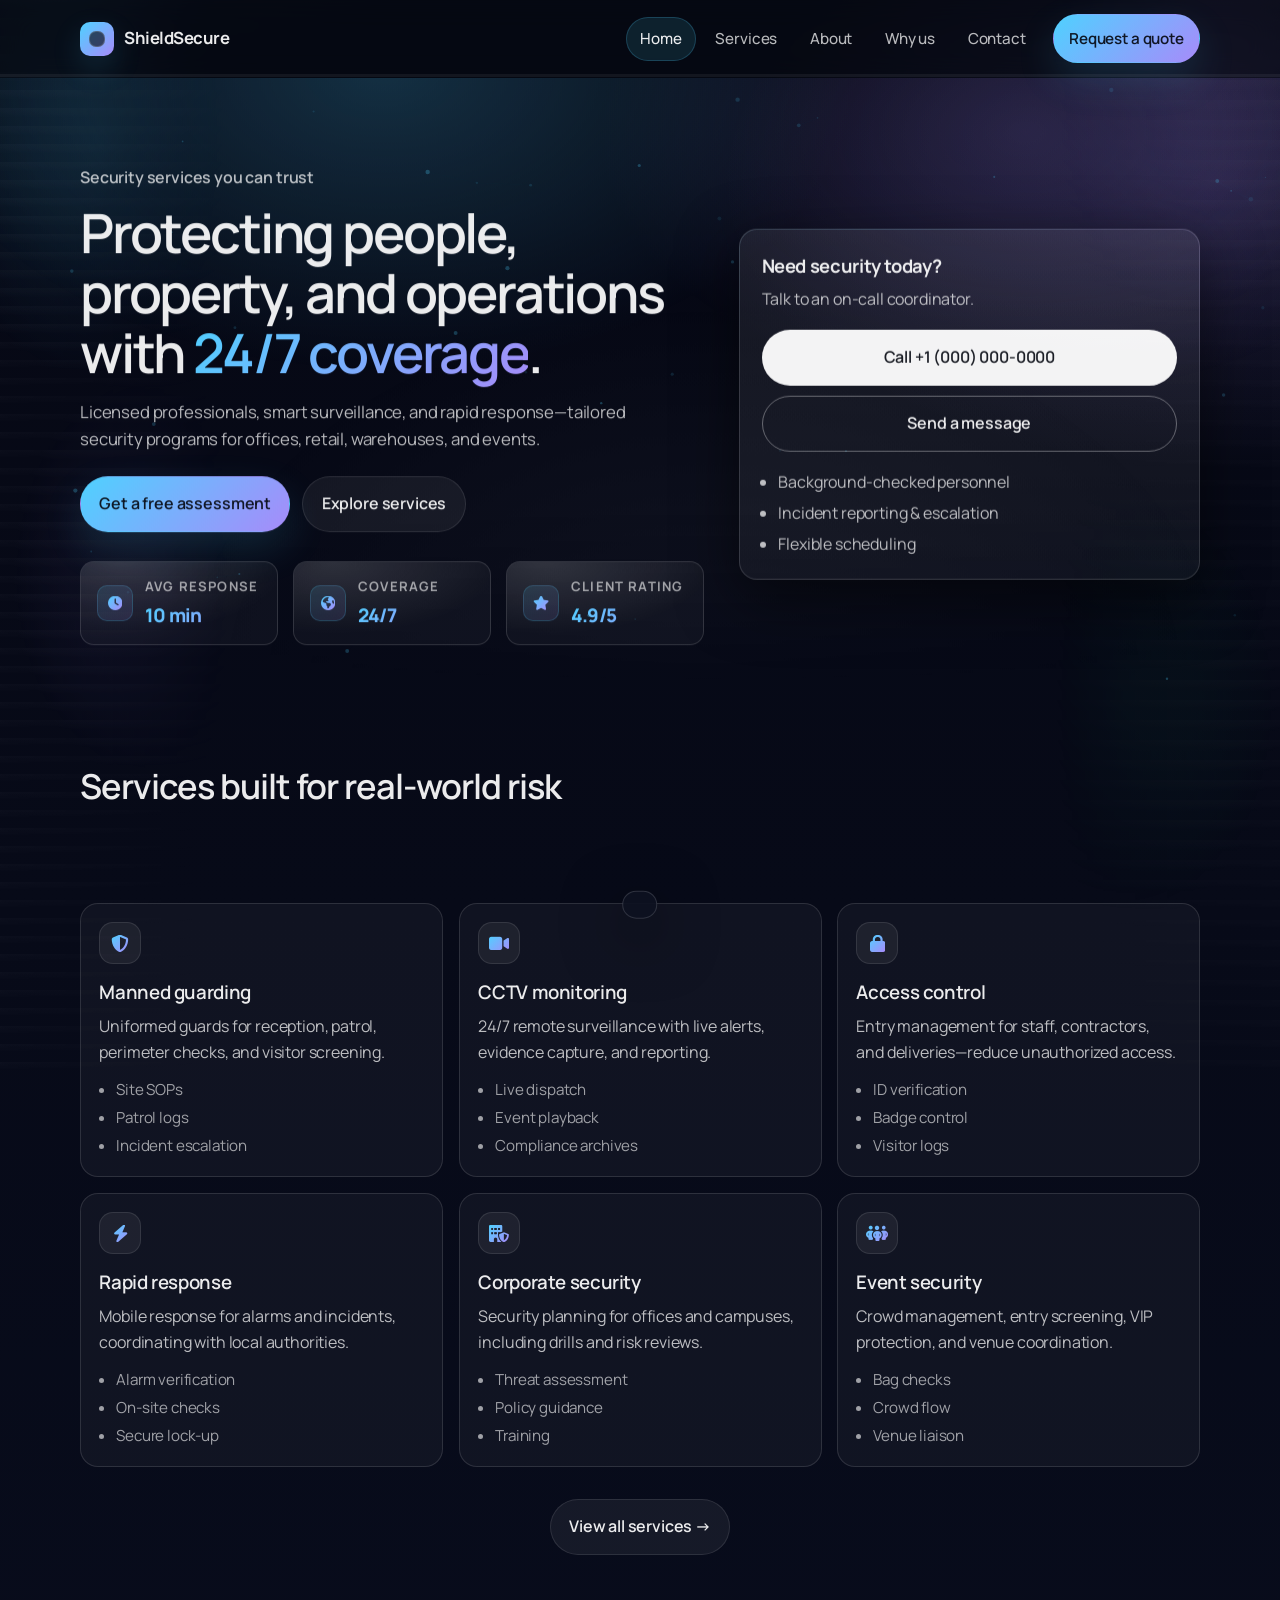
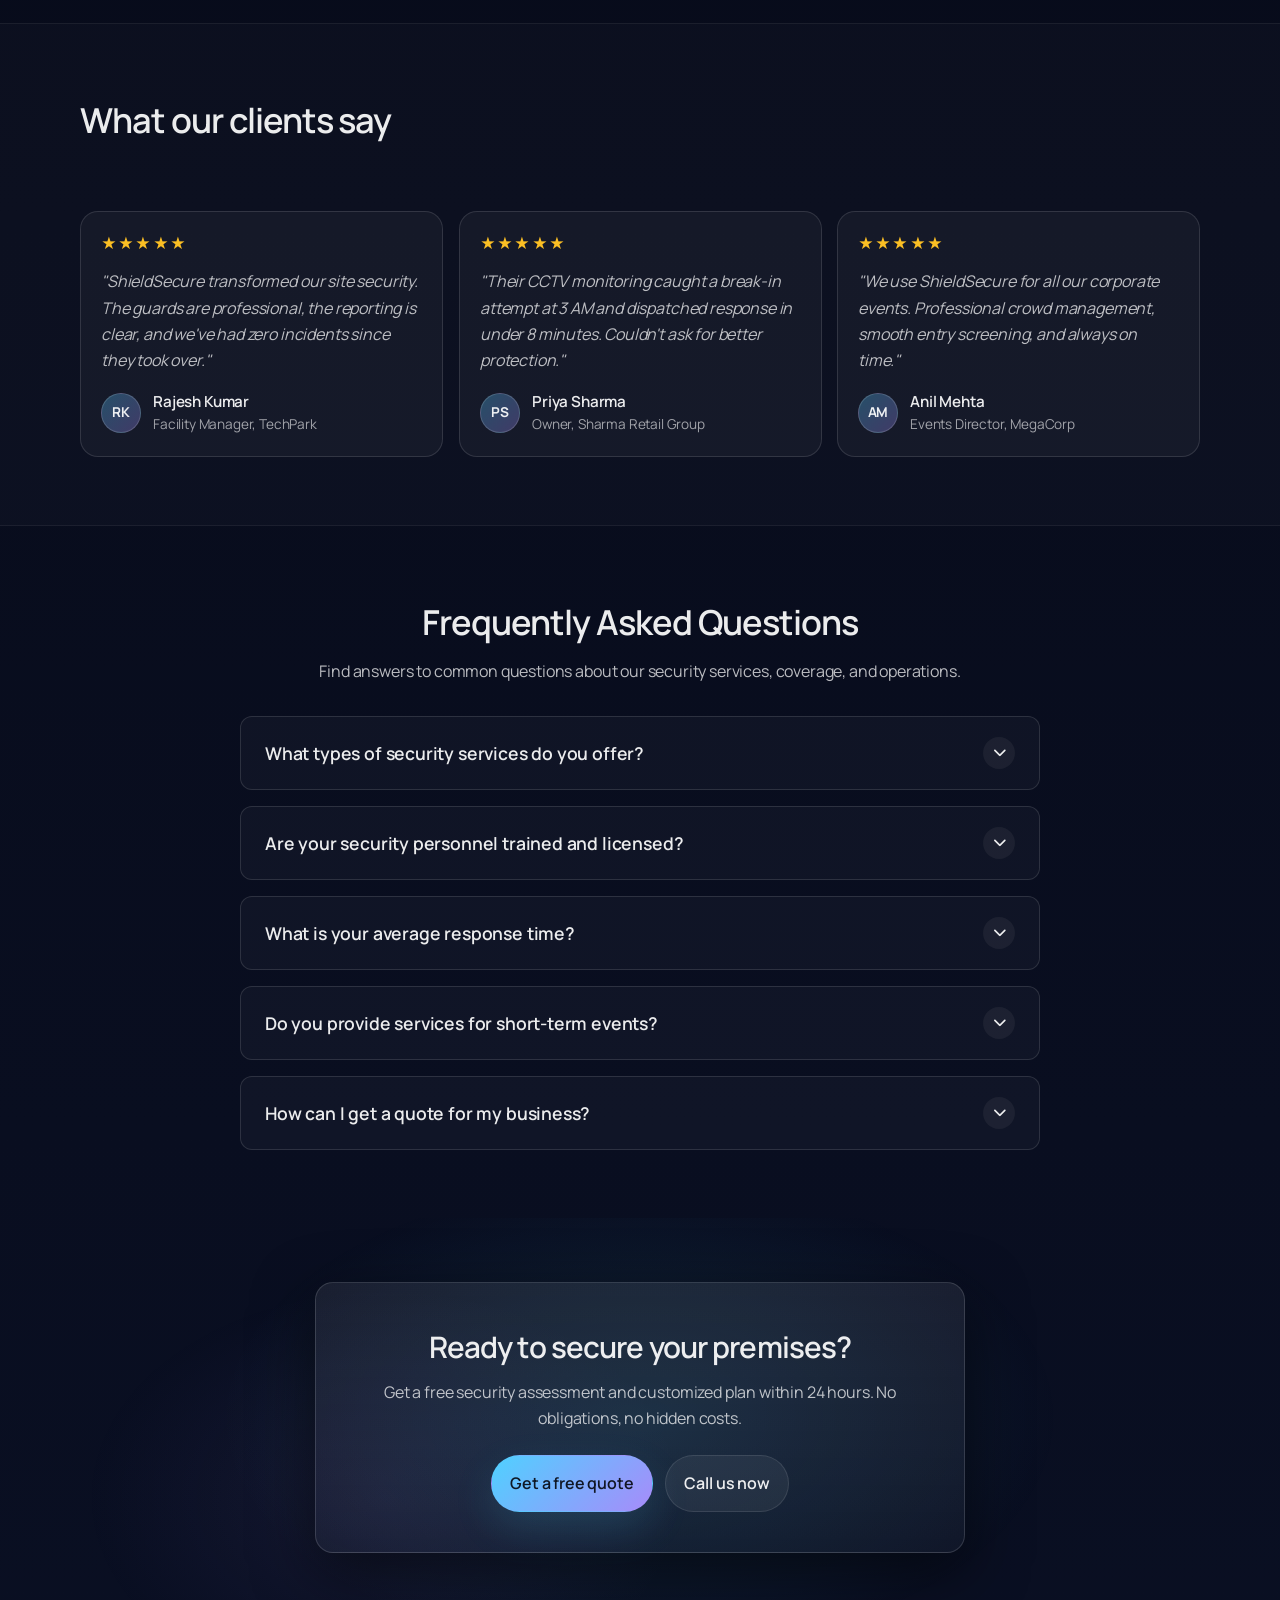
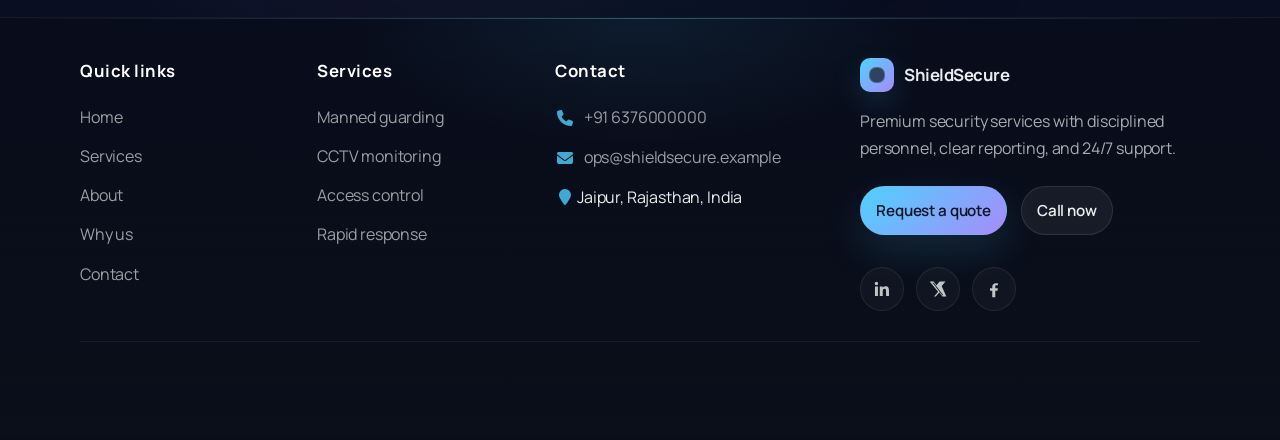
==== commit 6593f4af: "Add files via upload" ====
--- a/index.html
+++ b/index.html
@@ -1,335 +1,464 @@
-<!doctype html>
-<html lang="en">
-
-<head>
-  <meta charset="UTF-8" />
-  <meta name="viewport" content="width=device-width, initial-scale=1" />
-  <meta name="description"
-    content="ShieldSecure provides modern security services: manned guarding, CCTV monitoring, access control, and rapid response." />
-  <title>ShieldSecure Security Services</title>
-  <link rel="preconnect" href="https://fonts.googleapis.com" />
-  <link rel="preconnect" href="https://fonts.gstatic.com" crossorigin />
-  <link rel="stylesheet" href="https://cdnjs.cloudflare.com/ajax/libs/font-awesome/6.5.1/css/all.min.css">
-  <link
-    href="https://fonts.googleapis.com/css2?family=Manrope:wght@400;500;600;700;800&family=Inter:wght@400;500;600;700&display=swap"
-    rel="stylesheet" />
-  <link rel="stylesheet" href="./style.css" />
-</head>
-
-<body>
-  <a class="skip-link" href="#main">Skip to content</a>
-
-  <!-- Shared header -->
-  <div id="site-header"></div>
-
-  <main id="main">
-    <section id="top" class="hero">
-      <div class="container hero-grid">
-        <div class="hero-copy">
-          <p class="eyebrow">Security services you can trust</p>
-          <h1>
-            Protecting people, property, and operations with
-            <span class="accent">24/7 coverage</span>.
-          </h1>
-          <p class="lead">
-            Licensed professionals, smart surveillance, and rapid response—tailored security
-            programs for offices, retail, warehouses, and events.
-          </p>
-          <div class="hero-actions">
-            <a class="btn btn-primary" href="contact.html">Get a free assessment</a>
-            <a class="btn btn-ghost" href="services.html">Explore services</a>
-          </div>
-
-          <dl class="hero-stats" aria-label="Key stats">
-            <div class="stat">
-              <div class="stat-icon"><i class="fa-solid fa-clock"></i></div>
-              <div>
-                <dt>Avg response</dt>
-                <dd>10 min</dd>
-              </div>
-            </div>
-            <div class="stat">
-              <div class="stat-icon"><i class="fa-solid fa-earth-americas"></i></div>
-              <div>
-                <dt>Coverage</dt>
-                <dd>24/7</dd>
-              </div>
-            </div>
-            <div class="stat">
-              <div class="stat-icon"><i class="fa-solid fa-star"></i></div>
-              <div>
-                <dt>Client rating</dt>
-                <dd>4.9/5</dd>
-              </div>
-            </div>
-          </dl>
-        </div>
-
-        <div class="hero-card" aria-label="Quick contact">
-          <div class="hero-card-inner">
-            <p class="card-title">Need security today?</p>
-            <p class="card-subtitle">Talk to an on-call coordinator.</p>
-            <div class="card-actions">
-              <a class="btn btn-light" href="tel:+10000000000">Call +1 (000) 000‑0000</a>
-              <a class="btn btn-light-outline" href="contact.html">Send a message</a>
-            </div>
-            <ul class="card-points">
-              <li>Background-checked personnel</li>
-              <li>Incident reporting &amp; escalation</li>
-              <li>Flexible scheduling</li>
-            </ul>
-          </div>
-        </div>
-      </div>
-
-      <div class="hero-bg" aria-hidden="true"></div>
-    </section>
-
-    <section id="services" class="section">
-      <div class="container">
-        <div class="section-head">
-          <h2>Services built for real-world risk</h2>
-          <p>
-            From visible deterrence to technology-backed monitoring, we design layered security that
-            matches your site and budget.
-          </p>
-        </div>
-
-        <div class="cards">
-          <article class="card">
-            <div class="card-icon" aria-hidden="true"><i class="fa-solid fa-shield-halved"></i></div>
-            <h3>Manned guarding</h3>
-            <p>Uniformed guards for reception, patrol, perimeter checks, and visitor screening.</p>
-            <ul class="mini-list">
-              <li>Site SOPs</li>
-              <li>Patrol logs</li>
-              <li>Incident escalation</li>
-            </ul>
-          </article>
-
-          <article class="card">
-            <div class="card-icon" aria-hidden="true"><i class="fa-solid fa-video"></i></div>
-            <h3>CCTV monitoring</h3>
-            <p>24/7 remote surveillance with live alerts, evidence capture, and reporting.</p>
-            <ul class="mini-list">
-              <li>Live dispatch</li>
-              <li>Event playback</li>
-              <li>Compliance archives</li>
-            </ul>
-          </article>
-
-          <article class="card">
-            <div class="card-icon" aria-hidden="true"><i class="fa-solid fa-lock"></i></div>
-            <h3>Access control</h3>
-            <p>Entry management for staff, contractors, and deliveries—reduce unauthorized access.</p>
-            <ul class="mini-list">
-              <li>ID verification</li>
-              <li>Badge control</li>
-              <li>Visitor logs</li>
-            </ul>
-          </article>
-
-          <article class="card">
-            <div class="card-icon" aria-hidden="true"><i class="fa-solid fa-bolt"></i></div>
-            <h3>Rapid response</h3>
-            <p>Mobile response for alarms and incidents, coordinating with local authorities.</p>
-            <ul class="mini-list">
-              <li>Alarm verification</li>
-              <li>On-site checks</li>
-              <li>Secure lock-up</li>
-            </ul>
-          </article>
-
-          <article class="card">
-            <div class="card-icon" aria-hidden="true"><i class="fa-solid fa-building-shield"></i></div>
-            <h3>Corporate security</h3>
-            <p>Security planning for offices and campuses, including drills and risk reviews.</p>
-            <ul class="mini-list">
-              <li>Threat assessment</li>
-              <li>Policy guidance</li>
-              <li>Training</li>
-            </ul>
-          </article>
-
-          <article class="card">
-            <div class="card-icon" aria-hidden="true"><i class="fa-solid fa-people-group"></i></div>
-            <h3>Event security</h3>
-            <p>Crowd management, entry screening, VIP protection, and venue coordination.</p>
-            <ul class="mini-list">
-              <li>Bag checks</li>
-              <li>Crowd flow</li>
-              <li>Venue liaison</li>
-            </ul>
-          </article>
-        </div>
-
-        <div style="text-align: center; margin-top: 2rem;">
-          <a class="btn btn-ghost" href="services.html">View all services →</a>
-        </div>
-      </div>
-    </section>
-
-    <!-- Testimonials section -->
-    <section id="testimonials" class="section section-alt">
-      <div class="container">
-        <div class="section-head">
-          <h2>What our clients say</h2>
-          <p>
-            Trusted by offices, retail chains, warehouses, and event organizers across the region.
-          </p>
-        </div>
-
-        <div class="testimonials-grid">
-          <article class="testimonial">
-            <div class="testimonial-stars" aria-label="5 stars">★★★★★</div>
-            <p class="testimonial-text">
-              "ShieldSecure transformed our site security. The guards are professional, the reporting
-              is clear, and we've had zero incidents since they took over."
-            </p>
-            <div class="testimonial-author">
-              <div class="testimonial-avatar">RK</div>
-              <div>
-                <p class="testimonial-name">Rajesh Kumar</p>
-                <p class="testimonial-role">Facility Manager, TechPark</p>
-              </div>
-            </div>
-          </article>
-
-          <article class="testimonial">
-            <div class="testimonial-stars" aria-label="5 stars">★★★★★</div>
-            <p class="testimonial-text">
-              "Their CCTV monitoring caught a break-in attempt at 3 AM and dispatched response in
-              under 8 minutes. Couldn't ask for better protection."
-            </p>
-            <div class="testimonial-author">
-              <div class="testimonial-avatar">PS</div>
-              <div>
-                <p class="testimonial-name">Priya Sharma</p>
-                <p class="testimonial-role">Owner, Sharma Retail Group</p>
-              </div>
-            </div>
-          </article>
-
-          <article class="testimonial">
-            <div class="testimonial-stars" aria-label="5 stars">★★★★★</div>
-            <p class="testimonial-text">
-              "We use ShieldSecure for all our corporate events. Professional crowd management,
-              smooth entry screening, and always on time."
-            </p>
-            <div class="testimonial-author">
-              <div class="testimonial-avatar">AM</div>
-              <div>
-                <p class="testimonial-name">Anil Mehta</p>
-                <p class="testimonial-role">Events Director, MegaCorp</p>
-              </div>
-            </div>
-          </article>
-        </div>
-      </div>
-    </section>
-
-    <!-- FAQ section -->
-    <section id="faq" class="section">
-      <div class="container faq-container">
-        <div class="section-head text-center" style="max-width: 800px; margin-inline: auto; text-align: center;">
-          <h2>Frequently Asked Questions</h2>
-          <p>
-            Find answers to common questions about our security services, coverage, and operations.
-          </p>
-        </div>
-
-        <div class="faq-list">
-          <article class="faq-item">
-            <button class="faq-question" aria-expanded="false">
-              <h3>What types of security services do you offer?</h3>
-              <span class="faq-icon"><i class="fa-solid fa-chevron-down"></i></span>
-            </button>
-            <div class="faq-answer">
-              <div class="faq-answer-inner">
-                <p>We provide a comprehensive range of security solutions including manned guarding, 24/7 CCTV monitoring, access control, corporate security planning, rapid response, and specialized event security.</p>
-              </div>
-            </div>
-          </article>
-
-          <article class="faq-item">
-            <button class="faq-question" aria-expanded="false">
-              <h3>Are your security personnel trained and licensed?</h3>
-              <span class="faq-icon"><i class="fa-solid fa-chevron-down"></i></span>
-            </button>
-            <div class="faq-answer">
-              <div class="faq-answer-inner">
-                <p>Yes, absolutely. All our site security operations are handled by highly trained, background-checked, and licensed professionals. We conduct regular drills and policy reviews to maintain top standards.</p>
-              </div>
-            </div>
-          </article>
-
-          <article class="faq-item">
-            <button class="faq-question" aria-expanded="false">
-              <h3>What is your average response time?</h3>
-              <span class="faq-icon"><i class="fa-solid fa-chevron-down"></i></span>
-            </button>
-            <div class="faq-answer">
-              <div class="faq-answer-inner">
-                <p>Our rapid response units typically arrive on-site within 10 minutes of an alarm verification. Our 24/7 dispatch centers ensure immediate coordination with local authorities when necessary.</p>
-              </div>
-            </div>
-          </article>
-
-          <article class="faq-item">
-            <button class="faq-question" aria-expanded="false">
-              <h3>Do you provide services for short-term events?</h3>
-              <span class="faq-icon"><i class="fa-solid fa-chevron-down"></i></span>
-            </button>
-            <div class="faq-answer">
-              <div class="faq-answer-inner">
-                <p>We offer dedicated event security for both short-term corporate events and long-term standing arrangements. This includes crowd management, VIP coverage, screening, and venue liaison.</p>
-              </div>
-            </div>
-          </article>
-
-          <article class="faq-item">
-            <button class="faq-question" aria-expanded="false">
-              <h3>How can I get a quote for my business?</h3>
-              <span class="faq-icon"><i class="fa-solid fa-chevron-down"></i></span>
-            </button>
-            <div class="faq-answer">
-              <div class="faq-answer-inner">
-                <p>You can get a free, detailed assessment and customized security plan within 24 hours. Just reach out to us via our contact form or call our support line directly.</p>
-              </div>
-            </div>
-          </article>
-        </div>
-      </div>
-    </section>
-
-    <!-- CTA banner -->
-    <section class="cta-banner">
-      <div class="container">
-        <div class="cta-banner-inner">
-          <h2>Ready to secure your premises?</h2>
-          <p>
-            Get a free security assessment and customized plan within 24 hours.
-            No obligations, no hidden costs.
-          </p>
-          <div class="cta-banner-actions">
-            <a class="btn btn-primary" href="contact.html">Get a free quote</a>
-            <a class="btn btn-ghost" href="tel:+10000000000">Call us now</a>
-          </div>
-        </div>
-      </div>
-    </section>
-  </main>
-
-  <!-- Shared footer -->
-  <div id="site-footer"></div>
-
-  <!-- Shared toast -->
-  <div id="site-toast"></div>
-
-  <script src="./components.js"></script>
-  <script>initPage("home");</script>
-  <script src="./script.js"></script>
-  <script src="./smooth-scroll.js"></script>
-</body>
-
+<!doctype html>
+<html lang="en">
+
+<head>
+  <meta charset="UTF-8" />
+  <meta name="viewport" content="width=device-width, initial-scale=1" />
+  <meta name="description"
+    content="ShieldSecure provides modern security services: manned guarding, CCTV monitoring, access control, and rapid response." />
+  <title>ShieldSecure Security Services</title>
+  <link rel="preconnect" href="https://fonts.googleapis.com" />
+  <link rel="preconnect" href="https://fonts.gstatic.com" crossorigin />
+  <link rel="stylesheet" href="https://cdnjs.cloudflare.com/ajax/libs/font-awesome/6.5.1/css/all.min.css">
+  <link
+    href="https://fonts.googleapis.com/css2?family=Manrope:wght@400;500;600;700;800&family=Inter:wght@400;500;600;700&display=swap"
+    rel="stylesheet" />
+  <link rel="stylesheet" href="./style.css" />
+</head>
+
+<body>
+  <a class="skip-link" href="#main">Skip to content</a>
+
+  <!-- Shared header -->
+  <header class="site-header" data-elevate>
+    <div class="container header-inner">
+      <a class="brand" href="index.html" aria-label="ShieldSecure home">
+        <span class="brand-mark" aria-hidden="true"></span>
+        <span class="brand-text">ShieldSecure</span>
+      </a>
+
+      <button class="nav-toggle" type="button" aria-label="Open menu" aria-controls="primary-nav" aria-expanded="false"
+        data-nav-toggle>
+        <span class="nav-toggle-bar" aria-hidden="true"></span>
+        <span class="nav-toggle-bar" aria-hidden="true"></span>
+        <span class="nav-toggle-bar" aria-hidden="true"></span>
+      </button>
+
+      <nav class="nav" aria-label="Primary">
+        <ul id="primary-nav" class="nav-list" data-nav>
+          <li><a class="nav-link is-active" href="index.html">Home</a></li>
+          <li><a class="nav-link" href="services.html">Services</a></li>
+          <li><a class="nav-link" href="about.html">About</a></li>
+          <li><a class="nav-link" href="why-us.html">Why us</a></li>
+          <li><a class="nav-link" href="contact.html">Contact</a></li>
+          <li class="nav-cta">
+            <a class="btn btn-primary btn-sm" href="contact.html">Request a quote</a>
+          </li>
+        </ul>
+      </nav>
+    </div>
+  </header>
+
+  <main id="main">
+    <section id="top" class="hero">
+      <div class="container hero-grid">
+        <div class="hero-copy">
+          <p class="eyebrow">Security services you can trust</p>
+          <h1>
+            Protecting people, property, and operations with
+            <span class="accent">24/7 coverage</span>.
+          </h1>
+          <p class="lead">
+            Licensed professionals, smart surveillance, and rapid response—tailored security
+            programs for offices, retail, warehouses, and events.
+          </p>
+          <div class="hero-actions">
+            <a class="btn btn-primary" href="contact.html">Get a free assessment</a>
+            <a class="btn btn-ghost" href="services.html">Explore services</a>
+          </div>
+
+          <dl class="hero-stats" aria-label="Key stats">
+            <div class="stat">
+              <div class="stat-icon"><i class="fa-solid fa-clock"></i></div>
+              <div>
+                <dt>Avg response</dt>
+                <dd>10 min</dd>
+              </div>
+            </div>
+            <div class="stat">
+              <div class="stat-icon"><i class="fa-solid fa-earth-americas"></i></div>
+              <div>
+                <dt>Coverage</dt>
+                <dd>24/7</dd>
+              </div>
+            </div>
+            <div class="stat">
+              <div class="stat-icon"><i class="fa-solid fa-star"></i></div>
+              <div>
+                <dt>Client rating</dt>
+                <dd>4.9/5</dd>
+              </div>
+            </div>
+          </dl>
+        </div>
+
+        <div class="hero-card" aria-label="Quick contact">
+          <div class="hero-card-inner">
+            <p class="card-title">Need security today?</p>
+            <p class="card-subtitle">Talk to an on-call coordinator.</p>
+            <div class="card-actions">
+              <a class="btn btn-light" href="tel:+10000000000">Call +1 (000) 000‑0000</a>
+              <a class="btn btn-light-outline" href="contact.html">Send a message</a>
+            </div>
+            <ul class="card-points">
+              <li>Background-checked personnel</li>
+              <li>Incident reporting &amp; escalation</li>
+              <li>Flexible scheduling</li>
+            </ul>
+          </div>
+        </div>
+      </div>
+
+      <div class="hero-bg" aria-hidden="true"></div>
+    </section>
+
+    <section id="services" class="section">
+      <div class="container">
+        <div class="section-head">
+          <h2>Services built for real-world risk</h2>
+          <p>
+            From visible deterrence to technology-backed monitoring, we design layered security that
+            matches your site and budget.
+          </p>
+        </div>
+
+        <div class="cards">
+          <article class="card">
+            <div class="card-icon" aria-hidden="true"><i class="fa-solid fa-shield-halved"></i></div>
+            <h3>Manned guarding</h3>
+            <p>Uniformed guards for reception, patrol, perimeter checks, and visitor screening.</p>
+            <ul class="mini-list">
+              <li>Site SOPs</li>
+              <li>Patrol logs</li>
+              <li>Incident escalation</li>
+            </ul>
+          </article>
+
+          <article class="card">
+            <div class="card-icon" aria-hidden="true"><i class="fa-solid fa-video"></i></div>
+            <h3>CCTV monitoring</h3>
+            <p>24/7 remote surveillance with live alerts, evidence capture, and reporting.</p>
+            <ul class="mini-list">
+              <li>Live dispatch</li>
+              <li>Event playback</li>
+              <li>Compliance archives</li>
+            </ul>
+          </article>
+
+          <article class="card">
+            <div class="card-icon" aria-hidden="true"><i class="fa-solid fa-lock"></i></div>
+            <h3>Access control</h3>
+            <p>Entry management for staff, contractors, and deliveries—reduce unauthorized access.</p>
+            <ul class="mini-list">
+              <li>ID verification</li>
+              <li>Badge control</li>
+              <li>Visitor logs</li>
+            </ul>
+          </article>
+
+          <article class="card">
+            <div class="card-icon" aria-hidden="true"><i class="fa-solid fa-bolt"></i></div>
+            <h3>Rapid response</h3>
+            <p>Mobile response for alarms and incidents, coordinating with local authorities.</p>
+            <ul class="mini-list">
+              <li>Alarm verification</li>
+              <li>On-site checks</li>
+              <li>Secure lock-up</li>
+            </ul>
+          </article>
+
+          <article class="card">
+            <div class="card-icon" aria-hidden="true"><i class="fa-solid fa-building-shield"></i></div>
+            <h3>Corporate security</h3>
+            <p>Security planning for offices and campuses, including drills and risk reviews.</p>
+            <ul class="mini-list">
+              <li>Threat assessment</li>
+              <li>Policy guidance</li>
+              <li>Training</li>
+            </ul>
+          </article>
+
+          <article class="card">
+            <div class="card-icon" aria-hidden="true"><i class="fa-solid fa-people-group"></i></div>
+            <h3>Event security</h3>
+            <p>Crowd management, entry screening, VIP protection, and venue coordination.</p>
+            <ul class="mini-list">
+              <li>Bag checks</li>
+              <li>Crowd flow</li>
+              <li>Venue liaison</li>
+            </ul>
+          </article>
+        </div>
+
+        <div style="text-align: center; margin-top: 2rem;">
+          <a class="btn btn-ghost" href="services.html">View all services →</a>
+        </div>
+      </div>
+    </section>
+
+    <!-- Testimonials section -->
+    <section id="testimonials" class="section section-alt">
+      <div class="container">
+        <div class="section-head">
+          <h2>What our clients say</h2>
+          <p>
+            Trusted by offices, retail chains, warehouses, and event organizers across the region.
+          </p>
+        </div>
+
+        <div class="testimonials-grid">
+          <article class="testimonial">
+            <div class="testimonial-stars" aria-label="5 stars">★★★★★</div>
+            <p class="testimonial-text">
+              "ShieldSecure transformed our site security. The guards are professional, the reporting
+              is clear, and we've had zero incidents since they took over."
+            </p>
+            <div class="testimonial-author">
+              <div class="testimonial-avatar">RK</div>
+              <div>
+                <p class="testimonial-name">Rajesh Kumar</p>
+                <p class="testimonial-role">Facility Manager, TechPark</p>
+              </div>
+            </div>
+          </article>
+
+          <article class="testimonial">
+            <div class="testimonial-stars" aria-label="5 stars">★★★★★</div>
+            <p class="testimonial-text">
+              "Their CCTV monitoring caught a break-in attempt at 3 AM and dispatched response in
+              under 8 minutes. Couldn't ask for better protection."
+            </p>
+            <div class="testimonial-author">
+              <div class="testimonial-avatar">PS</div>
+              <div>
+                <p class="testimonial-name">Priya Sharma</p>
+                <p class="testimonial-role">Owner, Sharma Retail Group</p>
+              </div>
+            </div>
+          </article>
+
+          <article class="testimonial">
+            <div class="testimonial-stars" aria-label="5 stars">★★★★★</div>
+            <p class="testimonial-text">
+              "We use ShieldSecure for all our corporate events. Professional crowd management,
+              smooth entry screening, and always on time."
+            </p>
+            <div class="testimonial-author">
+              <div class="testimonial-avatar">AM</div>
+              <div>
+                <p class="testimonial-name">Anil Mehta</p>
+                <p class="testimonial-role">Events Director, MegaCorp</p>
+              </div>
+            </div>
+          </article>
+        </div>
+      </div>
+    </section>
+
+    <!-- FAQ section -->
+    <section id="faq" class="section">
+      <div class="container faq-container">
+        <div class="section-head text-center" style="max-width: 800px; margin-inline: auto; text-align: center;">
+          <h2>Frequently Asked Questions</h2>
+          <p>
+            Find answers to common questions about our security services, coverage, and operations.
+          </p>
+        </div>
+
+        <div class="faq-list">
+          <article class="faq-item">
+            <button class="faq-question" aria-expanded="false">
+              <h3>What types of security services do you offer?</h3>
+              <span class="faq-icon"><i class="fa-solid fa-chevron-down"></i></span>
+            </button>
+            <div class="faq-answer">
+              <div class="faq-answer-inner">
+                <p>We provide a comprehensive range of security solutions including manned guarding, 24/7 CCTV
+                  monitoring, access control, corporate security planning, rapid response, and specialized event
+                  security.</p>
+              </div>
+            </div>
+          </article>
+
+          <article class="faq-item">
+            <button class="faq-question" aria-expanded="false">
+              <h3>Are your security personnel trained and licensed?</h3>
+              <span class="faq-icon"><i class="fa-solid fa-chevron-down"></i></span>
+            </button>
+            <div class="faq-answer">
+              <div class="faq-answer-inner">
+                <p>Yes, absolutely. All our site security operations are handled by highly trained, background-checked,
+                  and licensed professionals. We conduct regular drills and policy reviews to maintain top standards.
+                </p>
+              </div>
+            </div>
+          </article>
+
+          <article class="faq-item">
+            <button class="faq-question" aria-expanded="false">
+              <h3>What is your average response time?</h3>
+              <span class="faq-icon"><i class="fa-solid fa-chevron-down"></i></span>
+            </button>
+            <div class="faq-answer">
+              <div class="faq-answer-inner">
+                <p>Our rapid response units typically arrive on-site within 10 minutes of an alarm verification. Our
+                  24/7 dispatch centers ensure immediate coordination with local authorities when necessary.</p>
+              </div>
+            </div>
+          </article>
+
+          <article class="faq-item">
+            <button class="faq-question" aria-expanded="false">
+              <h3>Do you provide services for short-term events?</h3>
+              <span class="faq-icon"><i class="fa-solid fa-chevron-down"></i></span>
+            </button>
+            <div class="faq-answer">
+              <div class="faq-answer-inner">
+                <p>We offer dedicated event security for both short-term corporate events and long-term standing
+                  arrangements. This includes crowd management, VIP coverage, screening, and venue liaison.</p>
+              </div>
+            </div>
+          </article>
+
+          <article class="faq-item">
+            <button class="faq-question" aria-expanded="false">
+              <h3>How can I get a quote for my business?</h3>
+              <span class="faq-icon"><i class="fa-solid fa-chevron-down"></i></span>
+            </button>
+            <div class="faq-answer">
+              <div class="faq-answer-inner">
+                <p>You can get a free, detailed assessment and customized security plan within 24 hours. Just reach out
+                  to us via our contact form or call our support line directly.</p>
+              </div>
+            </div>
+          </article>
+        </div>
+      </div>
+    </section>
+
+    <!-- CTA banner -->
+    <section class="cta-banner">
+      <div class="container">
+        <div class="cta-banner-inner">
+          <h2>Ready to secure your premises?</h2>
+          <p>
+            Get a free security assessment and customized plan within 24 hours.
+            No obligations, no hidden costs.
+          </p>
+          <div class="cta-banner-actions">
+            <a class="btn btn-primary" href="contact.html">Get a free quote</a>
+            <a class="btn btn-ghost" href="tel:+10000000000">Call us now</a>
+          </div>
+        </div>
+      </div>
+    </section>
+  </main>
+
+  <!-- Shared footer -->
+  <footer class="footer">
+    <div class="container">
+      <div class="footer-top">
+        <div class="footer-brand">
+          <a class="brand footer-brand-link" href="index.html" aria-label="ShieldSecure home">
+            <span class="brand-mark" aria-hidden="true"></span>
+            <span class="brand-text">ShieldSecure</span>
+          </a>
+          <p class="muted footer-about">
+            Premium security services with disciplined personnel, clear reporting, and 24/7 support.
+          </p>
+
+          <div class="footer-cta">
+            <a class="btn btn-primary btn-sm" href="contact.html">Request a quote</a>
+            <a class="btn btn-ghost btn-sm" href="tel:+10000000000">Call now</a>
+          </div>
+
+          <div class="social" aria-label="Social links">
+            <a class="icon-btn" href="#" aria-label="LinkedIn">
+              <svg viewBox="0 0 24 24" aria-hidden="true">
+                <path
+                  d="M20.45 20.45h-3.56v-5.57c0-1.33-.03-3.04-1.85-3.04-1.86 0-2.15 1.45-2.15 2.95v5.66H9.33V9h3.41v1.56h.05c.47-.9 1.63-1.85 3.35-1.85 3.58 0 4.24 2.36 4.24 5.43v6.31ZM5.34 7.43a2.07 2.07 0 1 1 0-4.14 2.07 2.07 0 0 1 0 4.14ZM7.12 20.45H3.56V9h3.56v11.45Z"
+                  fill="currentColor" />
+              </svg>
+            </a>
+            <a class="icon-btn" href="#" aria-label="X (Twitter)">
+              <svg viewBox="0 0 24 24" aria-hidden="true">
+                <path
+                  d="M18.9 3H21l-4.6 5.26L22 21h-4.7l-3.68-4.79L9.3 21H7.2l4.92-5.62L2 3h4.82l3.33 4.38L13.9 3h5ZM17.1 19.4h1.16L6.78 4.53H5.53L17.1 19.4Z"
+                  fill="currentColor" />
+              </svg>
+            </a>
+            <a class="icon-btn" href="#" aria-label="Facebook">
+              <svg viewBox="0 0 24 24" aria-hidden="true">
+                <path
+                  d="M13.5 22v-8h2.7l.4-3H13.5V9.1c0-.87.24-1.46 1.5-1.46h1.7V5.1c-.3-.04-1.34-.13-2.54-.13-2.5 0-4.2 1.52-4.2 4.32V11H7.2v3h2.7v8h3.6Z"
+                  fill="currentColor" />
+              </svg>
+            </a>
+          </div>
+        </div>
+
+        <nav class="footer-col" aria-label="Footer quick links">
+          <p class="footer-title">Quick links</p>
+          <ul class="footer-links">
+            <li><a href="index.html">Home</a></li>
+            <li><a href="services.html">Services</a></li>
+            <li><a href="about.html">About</a></li>
+            <li><a href="why-us.html">Why us</a></li>
+            <li><a href="contact.html">Contact</a></li>
+          </ul>
+        </nav>
+
+        <nav class="footer-col" aria-label="Footer services links">
+          <p class="footer-title">Services</p>
+          <ul class="footer-links">
+            <li><a href="services.html">Manned guarding</a></li>
+            <li><a href="services.html">CCTV monitoring</a></li>
+            <li><a href="services.html">Access control</a></li>
+            <li><a href="services.html">Rapid response</a></li>
+          </ul>
+        </nav>
+
+        <div class="footer-col" aria-label="Footer contact details">
+          <p class="footer-title">Contact</p>
+          <ul class="footer-links">
+            <li>
+              <a href="tel:+916376000000">
+                <span class="footer-link-icon" aria-hidden="true"><i class="fa fa-phone" aria-hidden="true"></i></span>
+                +91 6376000000
+              </a>
+            </li>
+            <li>
+              <a href="mailto:ops@shieldsecure.example">
+                <span class="footer-link-icon" aria-hidden="true"><i class="fa fa-envelope"
+                    aria-hidden="true"></i></span>
+                ops@shieldsecure.example
+              </a>
+            </li>
+            <li>
+              <span class="footer-link-icon" aria-hidden="true"><i class="fa fa-map-marker"
+                  aria-hidden="true"></i></span>
+              Jaipur, Rajasthan, India
+            </li>
+          </ul>
+        </div>
+      </div>
+
+      <div class="footer-bottom">
+        <p class="muted">
+          © <span id="year"></span> ShieldSecure. All rights reserved.
+        </p>
+        <p class="muted footer-note">
+          Built for reliability • 24/7 coverage • Clear reporting
+        </p>
+      </div>
+    </div>
+  </footer>
+  <div id="site-toast">
+    <div class="toast" id="toast" role="status" aria-live="polite" aria-atomic="true"></div>
+  </div>
+
+  <script src="./script.js"></script>
+
+</body>
+
 </html>
--- a/style.css
+++ b/style.css
@@ -125,6 +125,7 @@
 h2,
 h3 {
   letter-spacing: -0.035em;
+  font-weight: 600;
 }
 
 .brand-text,
@@ -272,11 +273,12 @@
 
 .nav-link {
   display: inline-flex;
-  padding: 0.55rem 0.75rem;
+  padding: 0.55rem 0.85rem;
   border-radius: 999px;
   color: var(--muted);
   font-weight: 500;
-  transition: background 160ms ease, color 160ms ease, transform 160ms ease;
+  font-size: 0.95rem;
+  transition: all 200ms ease;
 }
 
 .nav-link:hover {
@@ -291,7 +293,7 @@
 }
 
 .nav-cta {
-  margin-left: 0.35rem;
+  margin-left: 0.5rem;
 }
 
 /* Buttons */
@@ -924,7 +926,7 @@
   background: linear-gradient(180deg, rgba(255, 255, 255, 0.08), rgba(255, 255, 255, 0.04));
   padding: 1.25rem;
   box-shadow: var(--shadow);
-  margin-top: 126px;
+  margin-top: 200px;
 }
 
 .panel-title {
@@ -976,7 +978,7 @@
   border-radius: var(--radius);
   border: 1px solid rgba(255, 255, 255, 0.12);
   background: rgba(255, 255, 255, 0.04);
-  padding: 3.85rem 1.25rem;
+  padding: 60px 20px 30px 20px;
 }
 
 .field-grid {
@@ -1067,6 +1069,7 @@
   border: 1px solid rgba(255, 255, 255, 0.14);
   background: linear-gradient(180deg, rgba(255, 255, 255, 0.08), rgba(255, 255, 255, 0.04));
   box-shadow: var(--shadow);
+  margin-top: 60px;
 }
 
 .contact-card-inner {
@@ -1118,24 +1121,55 @@
   margin: 1rem 0;
 }
 
-/* Footer */
+/* Premium Footer Design */
 .footer {
-  padding: 3.25rem 0 2.25rem;
-  border-top: 1px solid rgba(255, 255, 255, 0.06);
-  background: rgba(7, 10, 18, 0.35);
+  position: relative;
+  padding: 40px 0 40px 0;
+  border-top: 1px solid rgba(255, 255, 255, 0.05);
+  background: linear-gradient(180deg, rgba(7, 10, 18, 0.4) 0%, rgba(11, 15, 25, 0.95) 100%);
+  overflow: hidden;
+}
+
+.footer::before {
+  content: "";
+  position: absolute;
+  top: 0;
+  left: 0;
+  width: 100%;
+  height: 1px;
+  background: linear-gradient(90deg, transparent, rgba(79, 209, 255, 0.35), transparent);
+}
+
+.footer::after {
+  content: "";
+  position: absolute;
+  top: -150px;
+  left: 50%;
+  transform: translateX(-50%);
+  width: 700px;
+  height: 300px;
+  background: radial-gradient(ellipse at center, rgba(79, 209, 255, 0.08) 0%, transparent 60%);
+  pointer-events: none;
+  z-index: 0;
+}
+
+.footer>.container {
+  position: relative;
+  z-index: 1;
 }
 
 .footer-top {
   display: grid;
-  grid-template-columns: 1.25fr 0.75fr 0.75fr 0.9fr;
-  gap: 1.15rem;
-  padding-bottom: 1.35rem;
-  border-bottom: 1px solid rgba(255, 255, 255, 0.08);
+  grid-template-columns: 0.8fr 0.8fr 1.1fr 1.5fr;
+  gap: 3.5rem;
+  padding-bottom: 30px;
+  border-bottom: 1px solid rgba(255, 255, 255, 0.06);
 }
 
 .footer-brand {
-  display: grid;
-  gap: 0.75rem;
+  order: 4;
+  display: grid;
+  gap: 1rem;
   align-content: start;
 }
 
@@ -1145,19 +1179,24 @@
 
 .footer-about {
   margin: 0;
-  max-width: 52ch;
+  max-width: 48ch;
+  line-height: 1.7;
+  color: rgba(255, 255, 255, 0.65);
 }
 
 .footer-cta {
   display: flex;
-  gap: 0.6rem;
+  gap: 0.85rem;
   flex-wrap: wrap;
+  margin-top: 0.5rem;
 }
 
 .footer-title {
-  margin: 0 0 0.65rem;
-  font-weight: 800;
-  letter-spacing: -0.02em;
+  margin: 0 0 1.25rem;
+  color: #fff;
+  font-weight: 700;
+  font-size: 1.05rem;
+  letter-spacing: 0.03em;
 }
 
 .footer-col {
@@ -1169,54 +1208,73 @@
   padding: 0;
   margin: 0;
   display: grid;
-  gap: 0.4rem;
+  gap: 0.85rem;
 }
 
 .footer-links a {
-  color: rgba(255, 255, 255, 0.78);
+  color: rgba(255, 255, 255, 0.6);
   display: inline-flex;
   align-items: center;
-  gap: 0.55rem;
-  padding: 0.35rem 0.2rem;
-  border-radius: 10px;
-  transition: background 160ms ease, color 160ms ease, transform 160ms ease;
+  gap: 0.6rem;
+  position: relative;
+  transition: all 250ms ease;
+  width: fit-content;
+  text-decoration: none;
+}
+
+.footer-links a::after {
+  content: "";
+  position: absolute;
+  bottom: -2px;
+  left: 0;
+  width: 0;
+  height: 1px;
+  background: var(--accent);
+  transition: width 250ms ease;
 }
 
 .footer-links a:hover {
-  color: rgba(255, 255, 255, 0.92);
-  background: rgba(255, 255, 255, 0.05);
-  transform: translateY(-1px);
+  color: #fff;
+  transform: translateX(4px);
+}
+
+.footer-links a:hover::after {
+  width: 100%;
 }
 
 .footer-link-icon {
   width: 1.2em;
   display: inline-grid;
   place-items: center;
-  opacity: 0.9;
+  color: var(--accent);
+  opacity: 0.8;
 }
 
 .social {
   display: flex;
-  gap: 0.55rem;
+  gap: 0.75rem;
   align-items: center;
+  margin-top: 1rem;
 }
 
 .icon-btn {
-  width: 42px;
-  height: 42px;
-  border-radius: 14px;
+  width: 44px;
+  height: 44px;
+  border-radius: 50%;
   display: grid;
   place-items: center;
-  border: 1px solid rgba(255, 255, 255, 0.12);
-  background: rgba(255, 255, 255, 0.04);
-  color: rgba(255, 255, 255, 0.9);
-  transition: transform 160ms ease, border-color 160ms ease, background 160ms ease;
+  border: 1px solid rgba(255, 255, 255, 0.08);
+  background: rgba(255, 255, 255, 0.03);
+  color: rgba(255, 255, 255, 0.75);
+  transition: all 300ms cubic-bezier(0.25, 0.46, 0.45, 0.94);
 }
 
 .icon-btn:hover {
-  transform: translateY(-2px);
-  border-color: rgba(79, 209, 255, 0.25);
-  background: rgba(255, 255, 255, 0.06);
+  transform: translateY(-4px) scale(1.05);
+  border-color: rgba(79, 209, 255, 0.4);
+  background: rgba(79, 209, 255, 0.1);
+  color: #ffffff;
+  box-shadow: 0 8px 24px rgba(79, 209, 255, 0.2);
 }
 
 .icon-btn svg {
@@ -1226,16 +1284,16 @@
 
 .footer-bottom {
   display: flex;
-  gap: 0.85rem;
+  gap: 1rem;
   align-items: center;
   justify-content: space-between;
   flex-wrap: wrap;
-  padding-top: 1.15rem;
 }
 
 .footer-note {
   margin: 0;
-  color: rgba(255, 255, 255, 0.6);
+  color: rgba(255, 255, 255, 0.5);
+  font-size: 0.9rem;
 }
 
 /* Toast */
@@ -1278,7 +1336,7 @@
   pointer-events: none;
 }
 
-.page-header > * {
+.page-header>* {
   position: relative;
   z-index: 1;
 }
@@ -1407,7 +1465,7 @@
   pointer-events: none;
 }
 
-.cta-banner > * {
+.cta-banner>* {
   position: relative;
   z-index: 1;
 }
@@ -1458,7 +1516,7 @@
   direction: rtl;
 }
 
-.service-detail.reverse > * {
+.service-detail.reverse>* {
   direction: ltr;
 }
 
@@ -1552,12 +1610,17 @@
 
 /* Responsive nav */
 @media (max-width: 900px) {
+  .site-header {
+    backdrop-filter: none;
+    -webkit-backdrop-filter: none;
+    background: rgba(7, 10, 18, 0.95);
+  }
+
   .nav-toggle {
-    display: inline-flex;
-    align-items: center;
-    justify-content: center;
+    display: inline-block;
     position: relative;
     z-index: 99;
+    margin-left: auto;
   }
 
   .nav {
@@ -1567,37 +1630,41 @@
   .nav-list {
     position: absolute;
     right: 0;
-    top: calc(100% + 0.75rem);
-    width: min(340px, calc(100vw - 2rem));
+    top: calc(100% + 1rem);
+    width: min(183px, calc(100vw - 2rem));
     display: grid;
-    gap: 0.25rem;
-    padding: 0.6rem;
-    border-radius: 16px;
-    border: 1px solid rgba(255, 255, 255, 0.14);
-    background: rgba(14, 18, 33, 0.92);
-    box-shadow: 0 22px 70px rgba(0, 0, 0, 0.55);
+    gap: 0.5rem;
+    padding: 1rem;
+    border-radius: var(--radius);
+    border: 1px solid rgba(255, 255, 255, 0.12);
+    background: #0b0f19;
+    box-shadow: 0 30px 80px rgba(0, 0, 0, 0.7);
     transform-origin: top right;
-    transform: scale(0.98);
+    transform: translateY(-10px) scale(0.95);
     opacity: 0;
     pointer-events: none;
-    transition: opacity 160ms ease, transform 160ms ease;
+    transition: all 400ms cubic-bezier(0.16, 1, 0.3, 1);
   }
 
   .nav-list.is-open {
     opacity: 1;
-    transform: scale(1);
+    transform: translateY(0) scale(1);
     pointer-events: auto;
   }
 
   .nav-link {
     width: 100%;
     justify-content: flex-start;
-    padding: 0.75rem 0.85rem;
+    padding: 0.85rem 1rem;
+    font-size: 1.05rem;
+    border-radius: calc(var(--radius) - 6px);
   }
 
   .nav-cta {
     margin-left: 0;
-    margin-top: 0.25rem;
+    margin-top: 0.5rem;
+    padding-top: 0.5rem;
+    border-top: 1px solid rgba(255, 255, 255, 0.08);
   }
 
   .nav-cta .btn {
@@ -1654,6 +1721,11 @@
 
   .footer-top {
     grid-template-columns: 1fr 1fr;
+    gap: 3rem 2rem;
+  }
+
+  .footer-brand {
+    grid-column: 1 / -1;
   }
 
   .testimonials-grid {
@@ -1708,6 +1780,7 @@
 
   .footer-top {
     grid-template-columns: 1fr;
+    gap: 2.5rem;
   }
 
   .footer-cta .btn {
@@ -1812,7 +1885,7 @@
   opacity: 0;
 }
 
-.faq-question[aria-expanded="true"] + .faq-answer {
+.faq-question[aria-expanded="true"]+.faq-answer {
   grid-template-rows: 1fr;
   opacity: 1;
 }
@@ -1845,9 +1918,9 @@
   width: 100%;
   height: 100%;
   background: linear-gradient(90deg,
-    rgba(79, 209, 255, 1),
-    rgba(167, 139, 250, 1),
-    rgba(34, 197, 94, 0.8));
+      rgba(79, 209, 255, 1),
+      rgba(167, 139, 250, 1),
+      rgba(34, 197, 94, 0.8));
   transform: scaleX(0);
   transform-origin: left;
   will-change: transform;
